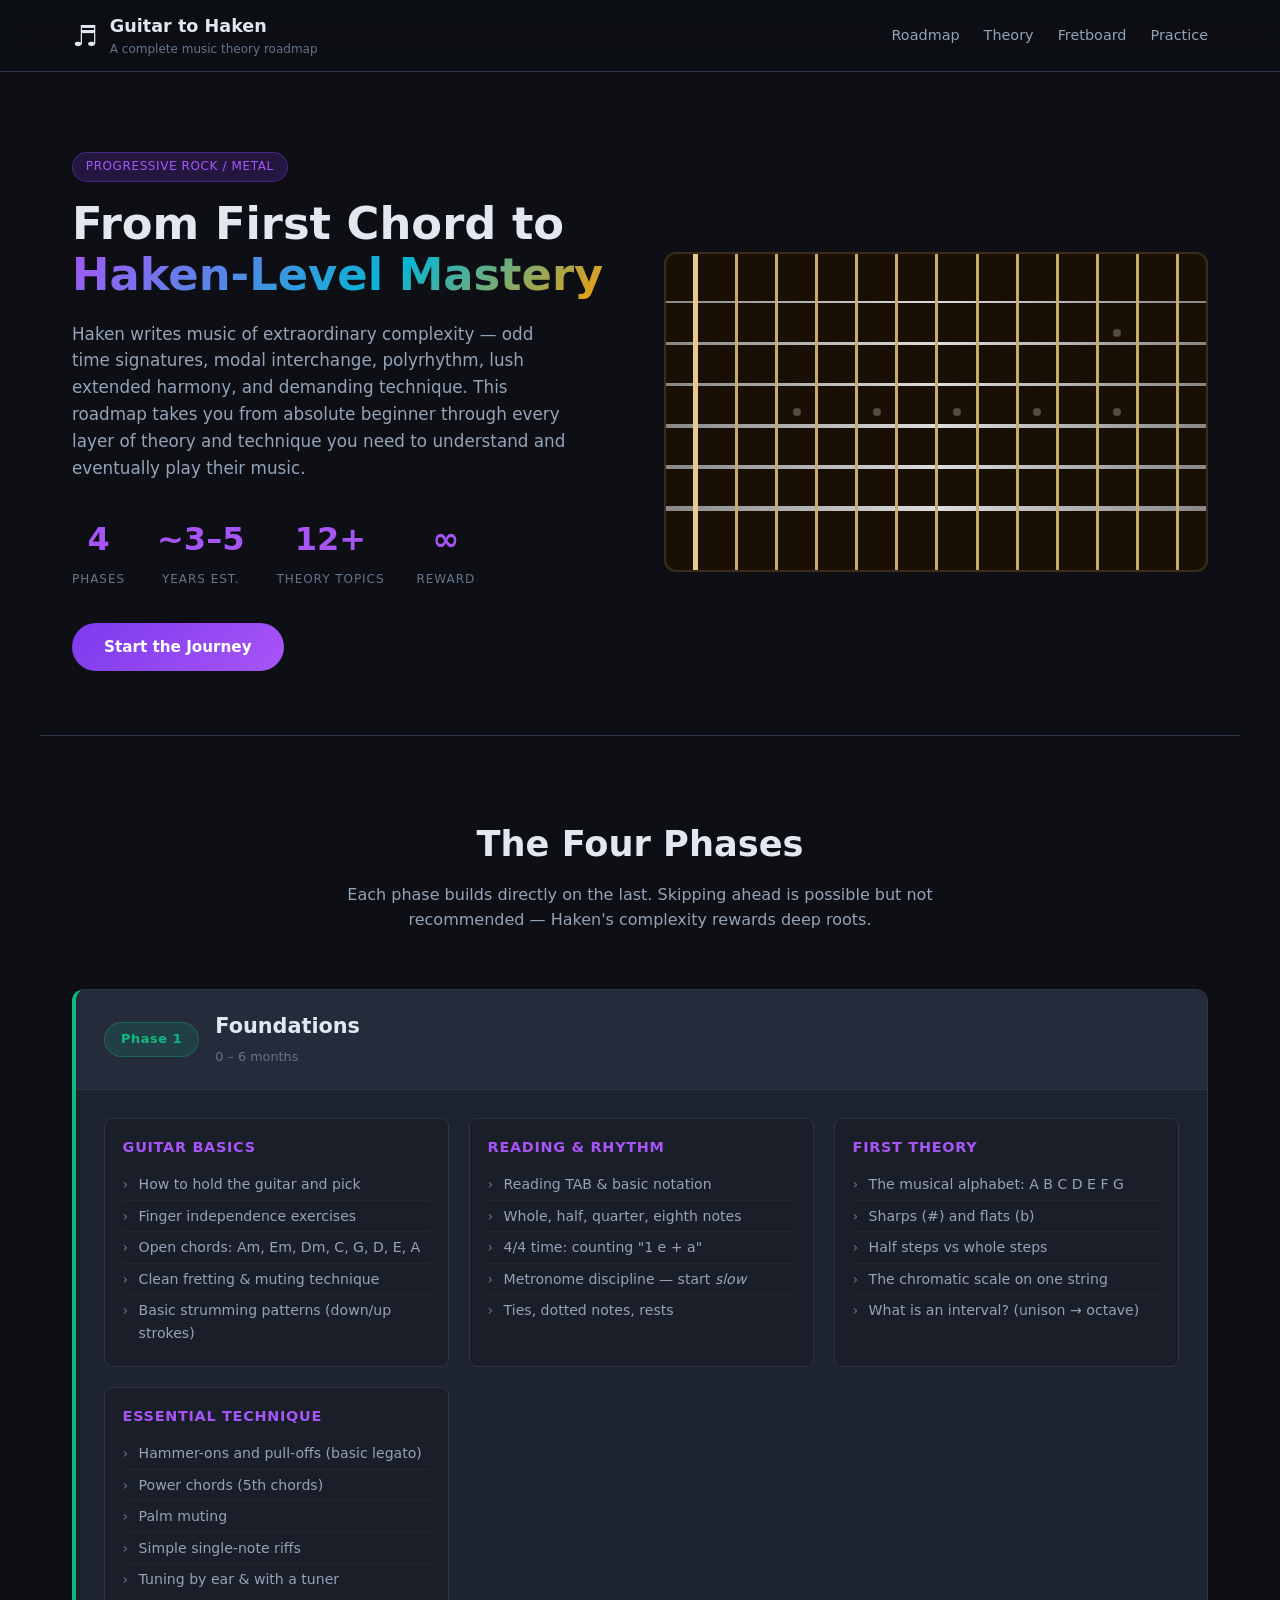
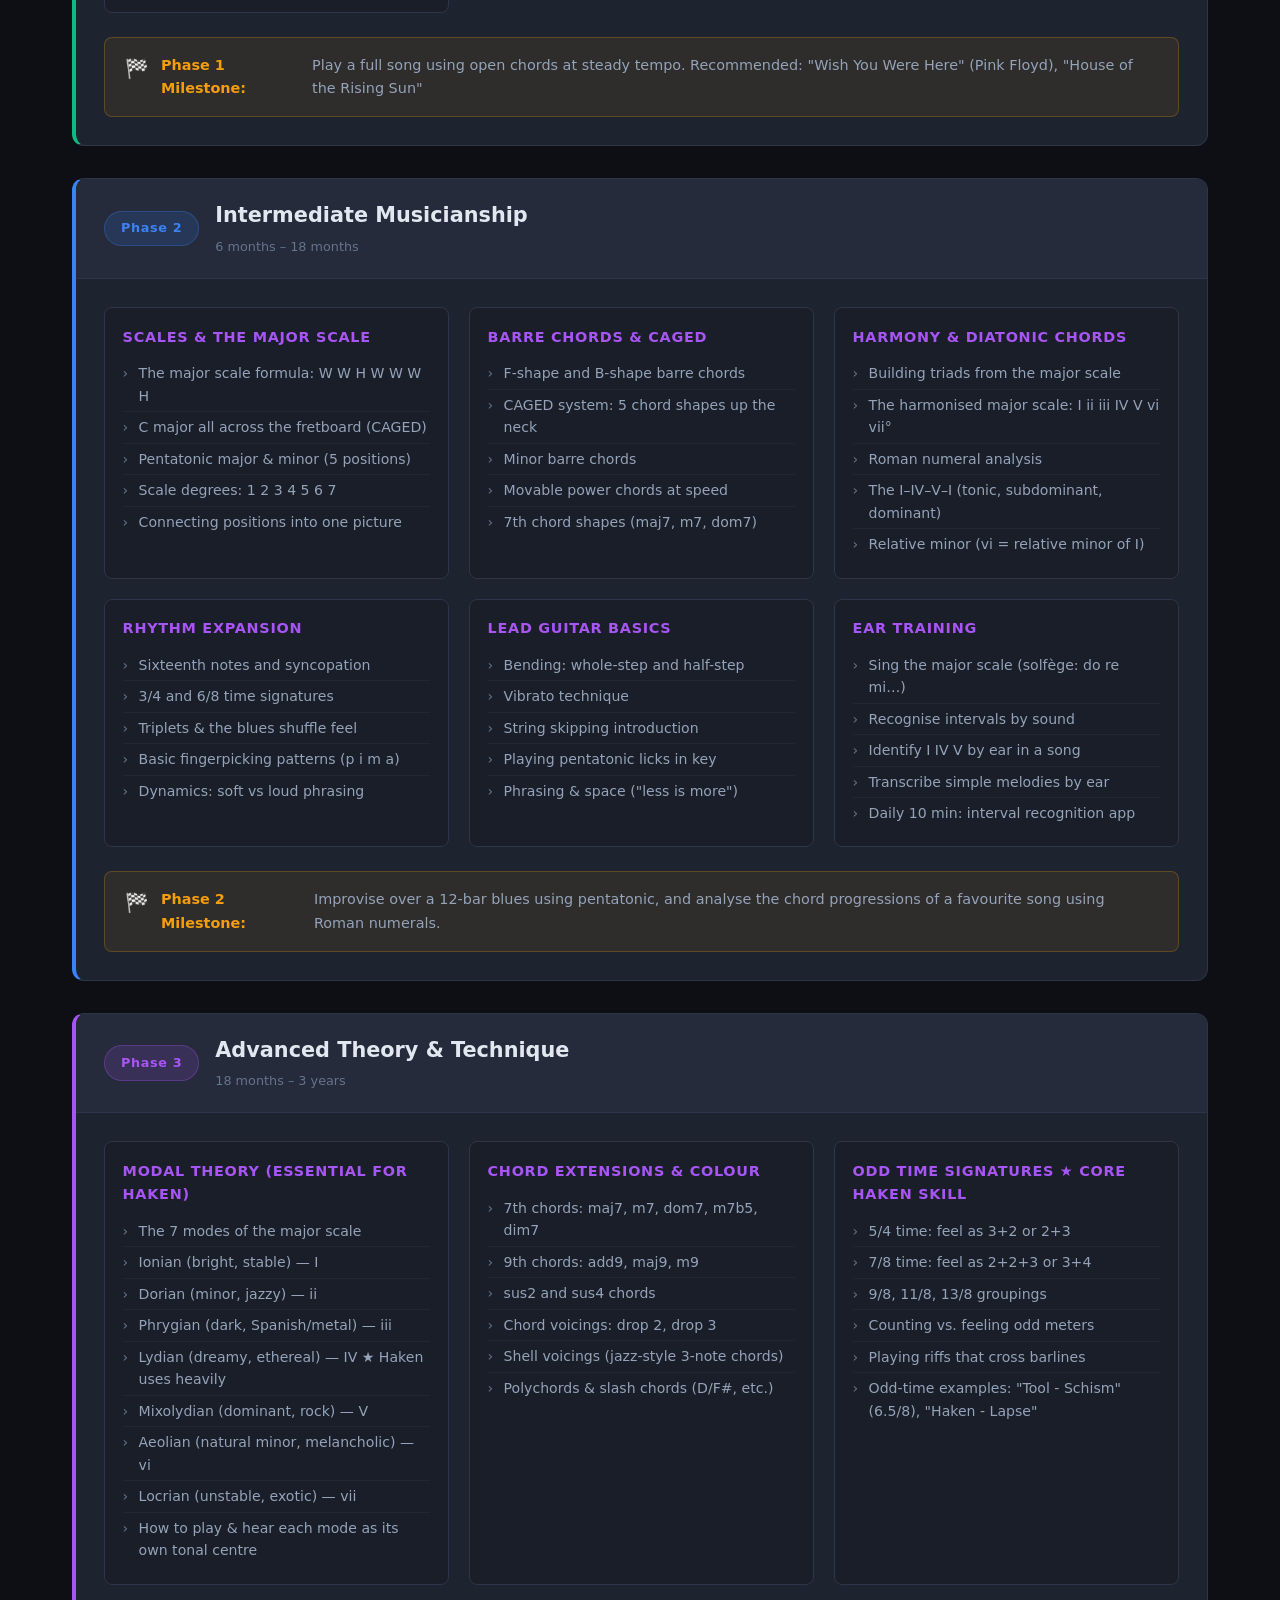
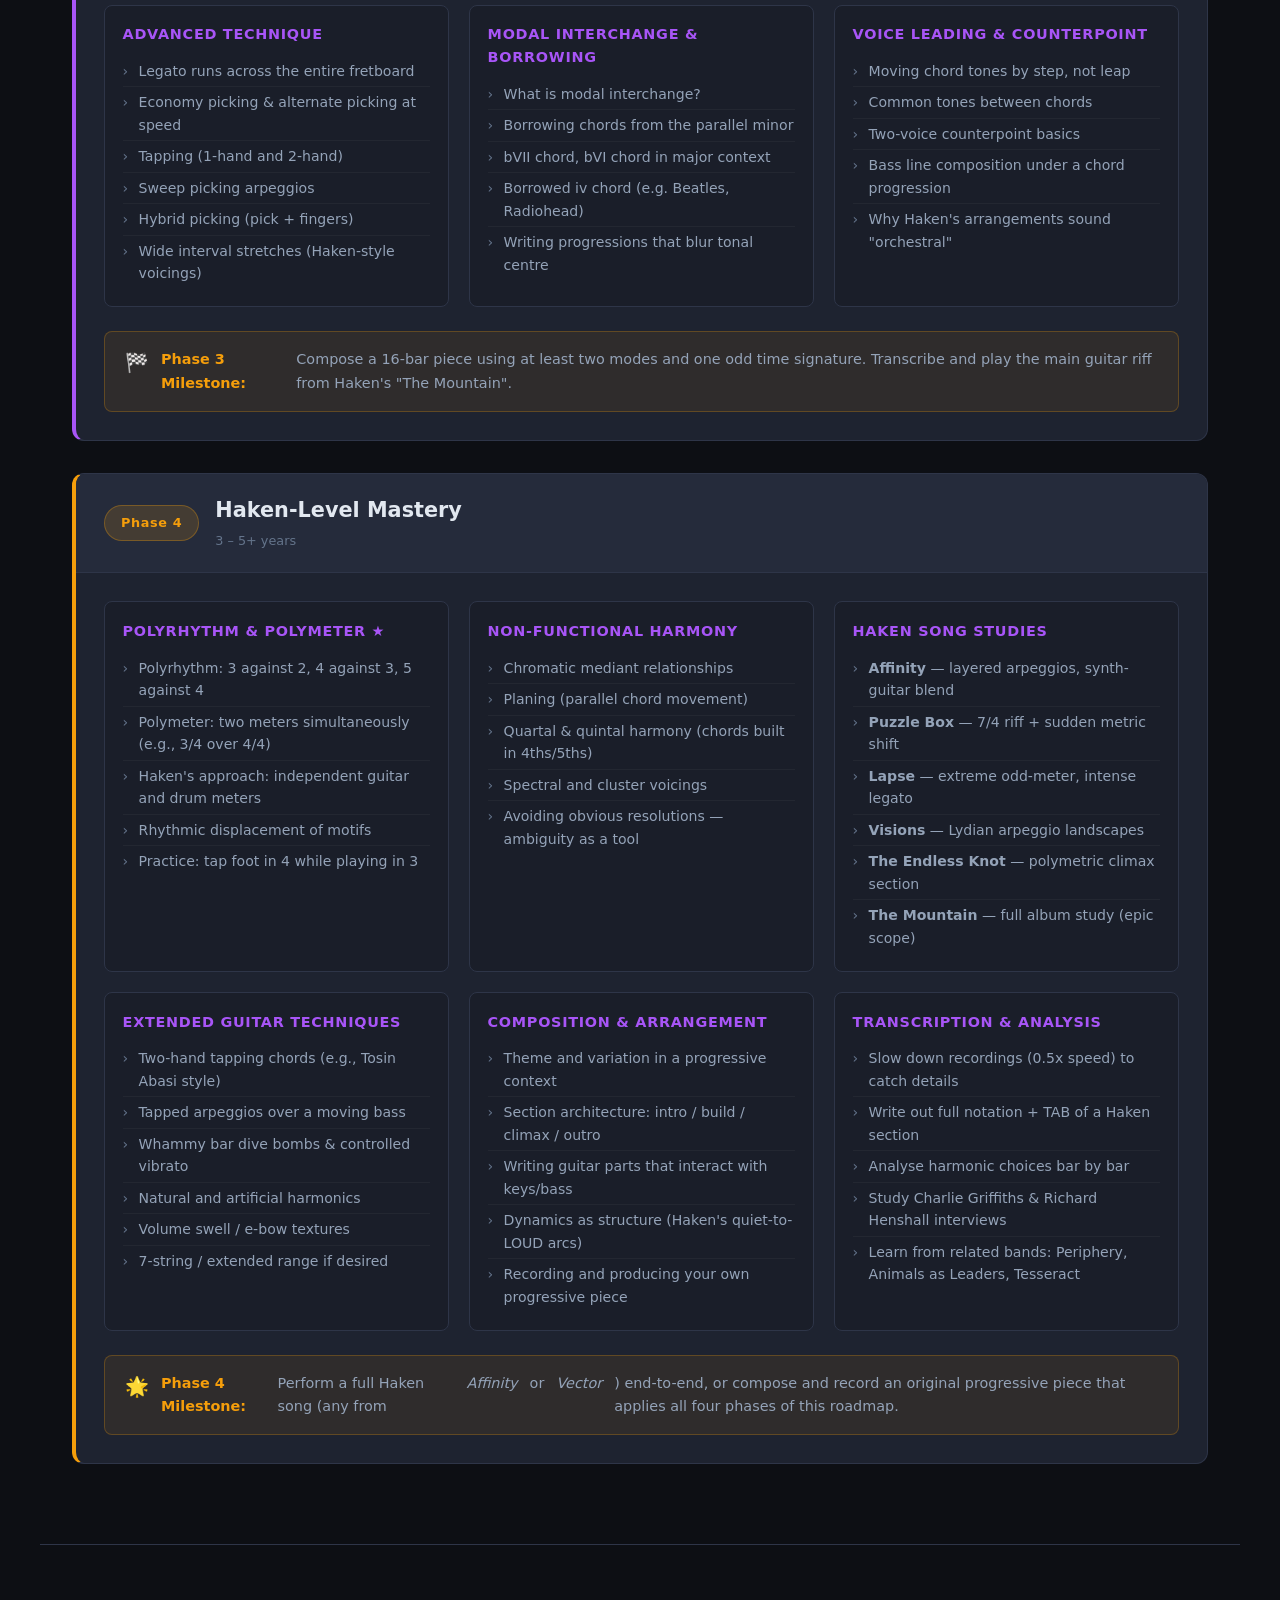
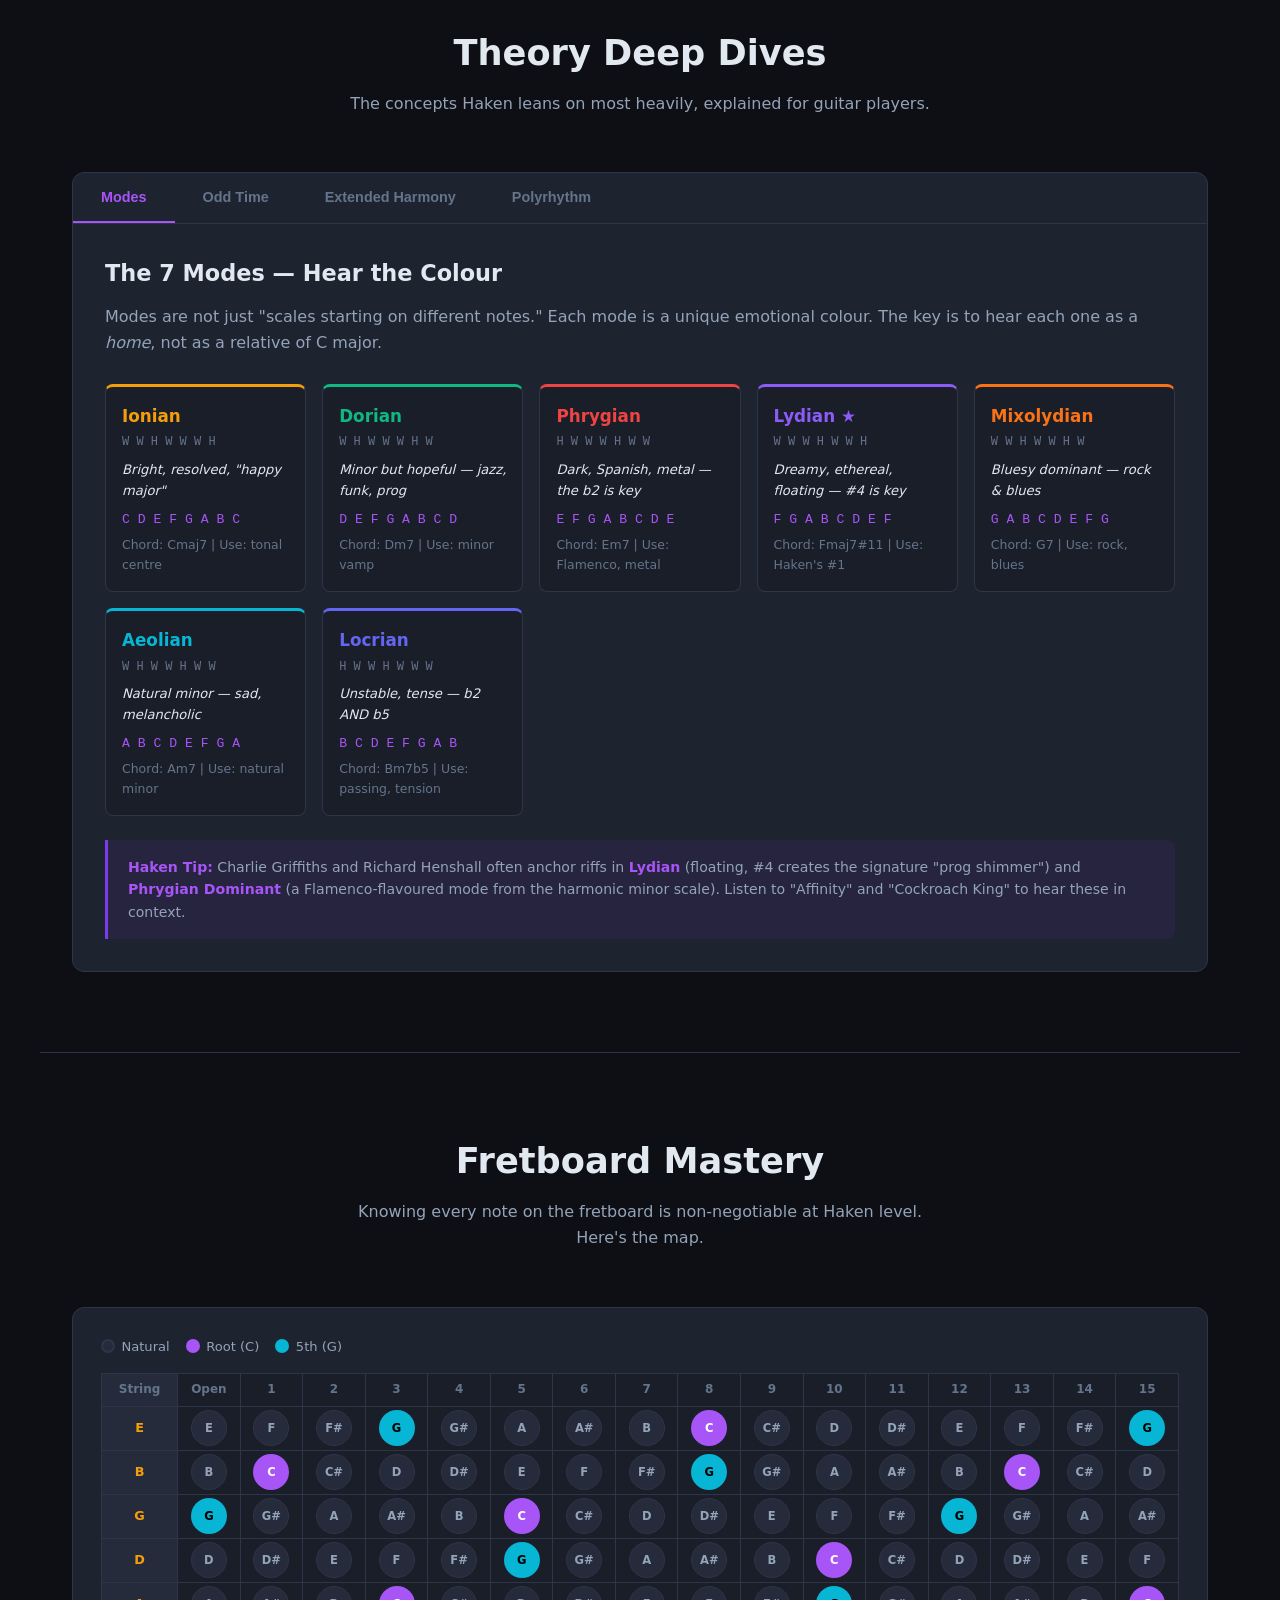
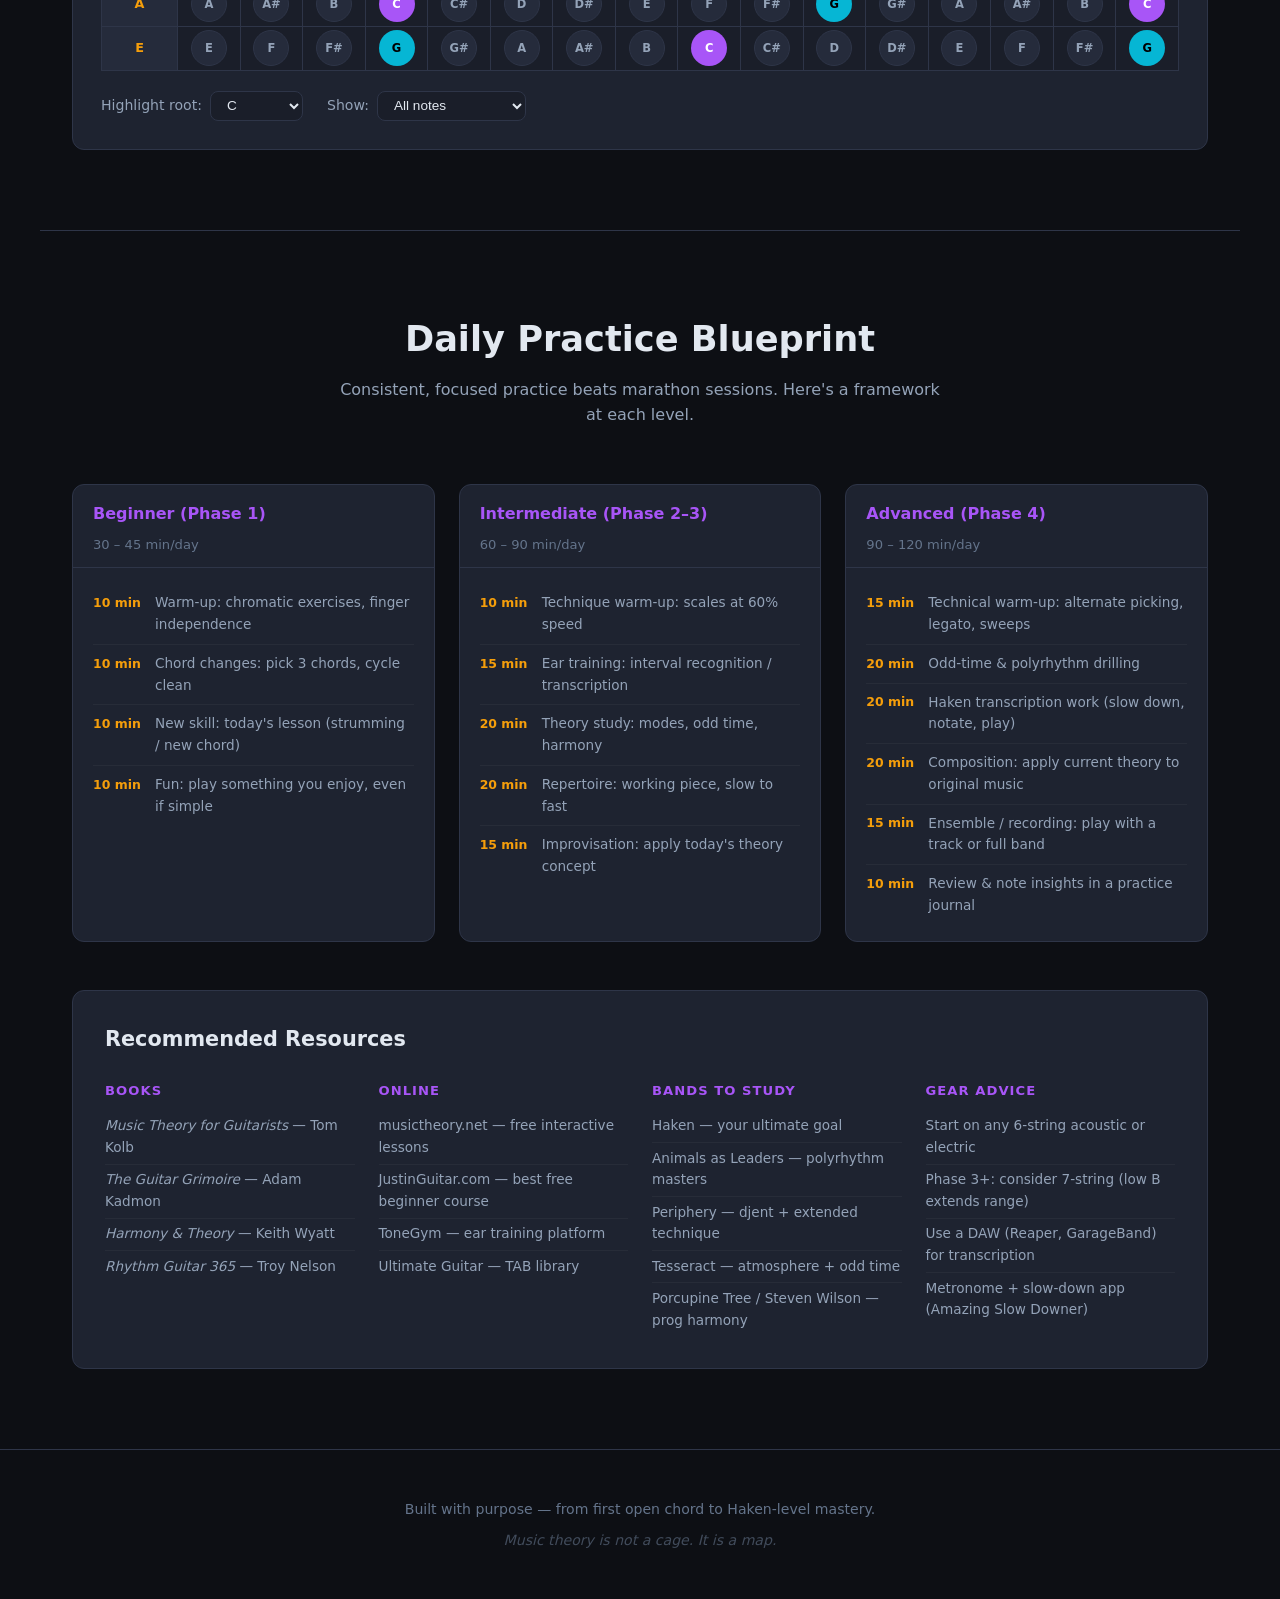
==== Guitar-Music-Theory-Roadmap/index.html @ 93764aae "Add Guitar to Haken music theory roadmap web app Interactive single-page roadmap covering all four p" ====
<!DOCTYPE html>
<html lang="en">
<head>
  <meta charset="UTF-8" />
  <meta name="viewport" content="width=device-width, initial-scale=1.0" />
  <title>Guitar to Haken — Music Theory Roadmap</title>
  <link rel="stylesheet" href="style.css" />
</head>
<body>
  <header>
    <div class="header-inner">
      <div class="logo">
        <span class="logo-icon">&#9836;</span>
        <div>
          <h1>Guitar to Haken</h1>
          <p>A complete music theory roadmap</p>
        </div>
      </div>
      <nav>
        <a href="#roadmap">Roadmap</a>
        <a href="#theory">Theory</a>
        <a href="#fretboard">Fretboard</a>
        <a href="#practice">Practice</a>
      </nav>
    </div>
  </header>

  <section class="hero">
    <div class="hero-content">
      <div class="badge">Progressive Rock / Metal</div>
      <h2>From First Chord to<br /><span class="gradient-text">Haken-Level Mastery</span></h2>
      <p>
        Haken writes music of extraordinary complexity — odd time signatures, modal
        interchange, polyrhythm, lush extended harmony, and demanding technique.
        This roadmap takes you from absolute beginner through every layer of theory
        and technique you need to understand and eventually play their music.
      </p>
      <div class="hero-stats">
        <div class="stat"><span>4</span><label>Phases</label></div>
        <div class="stat"><span>~3–5</span><label>Years est.</label></div>
        <div class="stat"><span>12+</span><label>Theory topics</label></div>
        <div class="stat"><span>∞</span><label>Reward</label></div>
      </div>
      <a href="#roadmap" class="cta-btn">Start the Journey</a>
    </div>
    <div class="hero-visual">
      <div class="fretboard-art">
        <div class="string" style="--d:0s"></div>
        <div class="string" style="--d:.1s"></div>
        <div class="string" style="--d:.2s"></div>
        <div class="string" style="--d:.3s"></div>
        <div class="string" style="--d:.4s"></div>
        <div class="string" style="--d:.5s"></div>
        <div class="frets">
          <div class="fret"></div><div class="fret"></div>
          <div class="fret dot"></div><div class="fret"></div>
          <div class="fret dot"></div><div class="fret"></div>
          <div class="fret dot"></div><div class="fret"></div>
          <div class="fret dot"></div><div class="fret"></div>
          <div class="fret double-dot"></div><div class="fret"></div>
        </div>
      </div>
    </div>
  </section>

  <!-- ─── ROADMAP ──────────────────────────────────────────────────── -->
  <section id="roadmap">
    <div class="section-header">
      <h2>The Four Phases</h2>
      <p>Each phase builds directly on the last. Skipping ahead is possible but not recommended — Haken's complexity rewards deep roots.</p>
    </div>

    <div class="phases">

      <!-- PHASE 1 -->
      <div class="phase" data-phase="1">
        <div class="phase-header">
          <div class="phase-badge">Phase 1</div>
          <div>
            <h3>Foundations</h3>
            <span class="phase-duration">0 – 6 months</span>
          </div>
        </div>
        <div class="phase-body">
          <div class="module-grid">
            <div class="module">
              <h4>Guitar Basics</h4>
              <ul>
                <li>How to hold the guitar and pick</li>
                <li>Finger independence exercises</li>
                <li>Open chords: Am, Em, Dm, C, G, D, E, A</li>
                <li>Clean fretting &amp; muting technique</li>
                <li>Basic strumming patterns (down/up strokes)</li>
              </ul>
            </div>
            <div class="module">
              <h4>Reading &amp; Rhythm</h4>
              <ul>
                <li>Reading TAB &amp; basic notation</li>
                <li>Whole, half, quarter, eighth notes</li>
                <li>4/4 time: counting "1 e + a"</li>
                <li>Metronome discipline — start <em>slow</em></li>
                <li>Ties, dotted notes, rests</li>
              </ul>
            </div>
            <div class="module">
              <h4>First Theory</h4>
              <ul>
                <li>The musical alphabet: A B C D E F G</li>
                <li>Sharps (#) and flats (b)</li>
                <li>Half steps vs whole steps</li>
                <li>The chromatic scale on one string</li>
                <li>What is an interval? (unison → octave)</li>
              </ul>
            </div>
            <div class="module">
              <h4>Essential Technique</h4>
              <ul>
                <li>Hammer-ons and pull-offs (basic legato)</li>
                <li>Power chords (5th chords)</li>
                <li>Palm muting</li>
                <li>Simple single-note riffs</li>
                <li>Tuning by ear &amp; with a tuner</li>
              </ul>
            </div>
          </div>
          <div class="milestone">
            <span class="milestone-icon">&#127937;</span>
            <strong>Phase 1 Milestone:</strong> Play a full song using open chords at steady tempo. Recommended: "Wish You Were Here" (Pink Floyd), "House of the Rising Sun"
          </div>
        </div>
      </div>

      <!-- PHASE 2 -->
      <div class="phase" data-phase="2">
        <div class="phase-header">
          <div class="phase-badge">Phase 2</div>
          <div>
            <h3>Intermediate Musicianship</h3>
            <span class="phase-duration">6 months – 18 months</span>
          </div>
        </div>
        <div class="phase-body">
          <div class="module-grid">
            <div class="module">
              <h4>Scales &amp; the Major Scale</h4>
              <ul>
                <li>The major scale formula: W W H W W W H</li>
                <li>C major all across the fretboard (CAGED)</li>
                <li>Pentatonic major &amp; minor (5 positions)</li>
                <li>Scale degrees: 1 2 3 4 5 6 7</li>
                <li>Connecting positions into one picture</li>
              </ul>
            </div>
            <div class="module">
              <h4>Barre Chords &amp; CAGED</h4>
              <ul>
                <li>F-shape and B-shape barre chords</li>
                <li>CAGED system: 5 chord shapes up the neck</li>
                <li>Minor barre chords</li>
                <li>Movable power chords at speed</li>
                <li>7th chord shapes (maj7, m7, dom7)</li>
              </ul>
            </div>
            <div class="module">
              <h4>Harmony &amp; Diatonic Chords</h4>
              <ul>
                <li>Building triads from the major scale</li>
                <li>The harmonised major scale: I ii iii IV V vi vii°</li>
                <li>Roman numeral analysis</li>
                <li>The I–IV–V–I (tonic, subdominant, dominant)</li>
                <li>Relative minor (vi = relative minor of I)</li>
              </ul>
            </div>
            <div class="module">
              <h4>Rhythm Expansion</h4>
              <ul>
                <li>Sixteenth notes and syncopation</li>
                <li>3/4 and 6/8 time signatures</li>
                <li>Triplets &amp; the blues shuffle feel</li>
                <li>Basic fingerpicking patterns (p i m a)</li>
                <li>Dynamics: soft vs loud phrasing</li>
              </ul>
            </div>
            <div class="module">
              <h4>Lead Guitar Basics</h4>
              <ul>
                <li>Bending: whole-step and half-step</li>
                <li>Vibrato technique</li>
                <li>String skipping introduction</li>
                <li>Playing pentatonic licks in key</li>
                <li>Phrasing &amp; space ("less is more")</li>
              </ul>
            </div>
            <div class="module">
              <h4>Ear Training</h4>
              <ul>
                <li>Sing the major scale (solfège: do re mi…)</li>
                <li>Recognise intervals by sound</li>
                <li>Identify I IV V by ear in a song</li>
                <li>Transcribe simple melodies by ear</li>
                <li>Daily 10 min: interval recognition app</li>
              </ul>
            </div>
          </div>
          <div class="milestone">
            <span class="milestone-icon">&#127937;</span>
            <strong>Phase 2 Milestone:</strong> Improvise over a 12-bar blues using pentatonic, and analyse the chord progressions of a favourite song using Roman numerals.
          </div>
        </div>
      </div>

      <!-- PHASE 3 -->
      <div class="phase" data-phase="3">
        <div class="phase-header">
          <div class="phase-badge">Phase 3</div>
          <div>
            <h3>Advanced Theory &amp; Technique</h3>
            <span class="phase-duration">18 months – 3 years</span>
          </div>
        </div>
        <div class="phase-body">
          <div class="module-grid">
            <div class="module">
              <h4>Modal Theory (Essential for Haken)</h4>
              <ul>
                <li>The 7 modes of the major scale</li>
                <li>Ionian (bright, stable) — I</li>
                <li>Dorian (minor, jazzy) — ii</li>
                <li>Phrygian (dark, Spanish/metal) — iii</li>
                <li>Lydian (dreamy, ethereal) — IV ★ Haken uses heavily</li>
                <li>Mixolydian (dominant, rock) — V</li>
                <li>Aeolian (natural minor, melancholic) — vi</li>
                <li>Locrian (unstable, exotic) — vii</li>
                <li>How to play &amp; hear each mode as its own tonal centre</li>
              </ul>
            </div>
            <div class="module">
              <h4>Chord Extensions &amp; Colour</h4>
              <ul>
                <li>7th chords: maj7, m7, dom7, m7b5, dim7</li>
                <li>9th chords: add9, maj9, m9</li>
                <li>sus2 and sus4 chords</li>
                <li>Chord voicings: drop 2, drop 3</li>
                <li>Shell voicings (jazz-style 3-note chords)</li>
                <li>Polychords &amp; slash chords (D/F#, etc.)</li>
              </ul>
            </div>
            <div class="module">
              <h4>Odd Time Signatures ★ Core Haken skill</h4>
              <ul>
                <li>5/4 time: feel as 3+2 or 2+3</li>
                <li>7/8 time: feel as 2+2+3 or 3+4</li>
                <li>9/8, 11/8, 13/8 groupings</li>
                <li>Counting vs. feeling odd meters</li>
                <li>Playing riffs that cross barlines</li>
                <li>Odd-time examples: "Tool - Schism" (6.5/8), "Haken - Lapse"</li>
              </ul>
            </div>
            <div class="module">
              <h4>Advanced Technique</h4>
              <ul>
                <li>Legato runs across the entire fretboard</li>
                <li>Economy picking &amp; alternate picking at speed</li>
                <li>Tapping (1-hand and 2-hand)</li>
                <li>Sweep picking arpeggios</li>
                <li>Hybrid picking (pick + fingers)</li>
                <li>Wide interval stretches (Haken-style voicings)</li>
              </ul>
            </div>
            <div class="module">
              <h4>Modal Interchange &amp; Borrowing</h4>
              <ul>
                <li>What is modal interchange?</li>
                <li>Borrowing chords from the parallel minor</li>
                <li>bVII chord, bVI chord in major context</li>
                <li>Borrowed iv chord (e.g. Beatles, Radiohead)</li>
                <li>Writing progressions that blur tonal centre</li>
              </ul>
            </div>
            <div class="module">
              <h4>Voice Leading &amp; Counterpoint</h4>
              <ul>
                <li>Moving chord tones by step, not leap</li>
                <li>Common tones between chords</li>
                <li>Two-voice counterpoint basics</li>
                <li>Bass line composition under a chord progression</li>
                <li>Why Haken's arrangements sound "orchestral"</li>
              </ul>
            </div>
          </div>
          <div class="milestone">
            <span class="milestone-icon">&#127937;</span>
            <strong>Phase 3 Milestone:</strong> Compose a 16-bar piece using at least two modes and one odd time signature. Transcribe and play the main guitar riff from Haken's "The Mountain".
          </div>
        </div>
      </div>

      <!-- PHASE 4 -->
      <div class="phase" data-phase="4">
        <div class="phase-header">
          <div class="phase-badge">Phase 4</div>
          <div>
            <h3>Haken-Level Mastery</h3>
            <span class="phase-duration">3 – 5+ years</span>
          </div>
        </div>
        <div class="phase-body">
          <div class="module-grid">
            <div class="module">
              <h4>Polyrhythm &amp; Polymeter ★</h4>
              <ul>
                <li>Polyrhythm: 3 against 2, 4 against 3, 5 against 4</li>
                <li>Polymeter: two meters simultaneously (e.g., 3/4 over 4/4)</li>
                <li>Haken's approach: independent guitar and drum meters</li>
                <li>Rhythmic displacement of motifs</li>
                <li>Practice: tap foot in 4 while playing in 3</li>
              </ul>
            </div>
            <div class="module">
              <h4>Non-Functional Harmony</h4>
              <ul>
                <li>Chromatic mediant relationships</li>
                <li>Planing (parallel chord movement)</li>
                <li>Quartal &amp; quintal harmony (chords built in 4ths/5ths)</li>
                <li>Spectral and cluster voicings</li>
                <li>Avoiding obvious resolutions — ambiguity as a tool</li>
              </ul>
            </div>
            <div class="module">
              <h4>Haken Song Studies</h4>
              <ul>
                <li><strong>Affinity</strong> — layered arpeggios, synth-guitar blend</li>
                <li><strong>Puzzle Box</strong> — 7/4 riff + sudden metric shift</li>
                <li><strong>Lapse</strong> — extreme odd-meter, intense legato</li>
                <li><strong>Visions</strong> — Lydian arpeggio landscapes</li>
                <li><strong>The Endless Knot</strong> — polymetric climax section</li>
                <li><strong>The Mountain</strong> — full album study (epic scope)</li>
              </ul>
            </div>
            <div class="module">
              <h4>Extended Guitar Techniques</h4>
              <ul>
                <li>Two-hand tapping chords (e.g., Tosin Abasi style)</li>
                <li>Tapped arpeggios over a moving bass</li>
                <li>Whammy bar dive bombs &amp; controlled vibrato</li>
                <li>Natural and artificial harmonics</li>
                <li>Volume swell / e-bow textures</li>
                <li>7-string / extended range if desired</li>
              </ul>
            </div>
            <div class="module">
              <h4>Composition &amp; Arrangement</h4>
              <ul>
                <li>Theme and variation in a progressive context</li>
                <li>Section architecture: intro / build / climax / outro</li>
                <li>Writing guitar parts that interact with keys/bass</li>
                <li>Dynamics as structure (Haken's quiet-to-LOUD arcs)</li>
                <li>Recording and producing your own progressive piece</li>
              </ul>
            </div>
            <div class="module">
              <h4>Transcription &amp; Analysis</h4>
              <ul>
                <li>Slow down recordings (0.5x speed) to catch details</li>
                <li>Write out full notation + TAB of a Haken section</li>
                <li>Analyse harmonic choices bar by bar</li>
                <li>Study Charlie Griffiths &amp; Richard Henshall interviews</li>
                <li>Learn from related bands: Periphery, Animals as Leaders, Tesseract</li>
              </ul>
            </div>
          </div>
          <div class="milestone">
            <span class="milestone-icon">&#127775;</span>
            <strong>Phase 4 Milestone:</strong> Perform a full Haken song (any from <em>Affinity</em> or <em>Vector</em>) end-to-end, or compose and record an original progressive piece that applies all four phases of this roadmap.
          </div>
        </div>
      </div>

    </div>
  </section>

  <!-- ─── THEORY DEEP DIVES ─────────────────────────────────────────── -->
  <section id="theory">
    <div class="section-header">
      <h2>Theory Deep Dives</h2>
      <p>The concepts Haken leans on most heavily, explained for guitar players.</p>
    </div>

    <div class="theory-tabs">
      <div class="tab-nav">
        <button class="tab-btn active" data-tab="modes">Modes</button>
        <button class="tab-btn" data-tab="odd-time">Odd Time</button>
        <button class="tab-btn" data-tab="harmony">Extended Harmony</button>
        <button class="tab-btn" data-tab="polyrhythm">Polyrhythm</button>
      </div>

      <!-- MODES TAB -->
      <div class="tab-content active" id="tab-modes">
        <h3>The 7 Modes — Hear the Colour</h3>
        <p>Modes are not just "scales starting on different notes." Each mode is a unique emotional colour. The key is to hear each one as a <em>home</em>, not as a relative of C major.</p>
        <div class="mode-grid">
          <div class="mode-card" style="--accent:#f59e0b">
            <div class="mode-name">Ionian</div>
            <div class="mode-formula">W W H W W W H</div>
            <div class="mode-feel">Bright, resolved, "happy major"</div>
            <div class="mode-example">C D E F G A B C</div>
            <div class="mode-chords">Chord: Cmaj7 | Use: tonal centre</div>
          </div>
          <div class="mode-card" style="--accent:#10b981">
            <div class="mode-name">Dorian</div>
            <div class="mode-formula">W H W W W H W</div>
            <div class="mode-feel">Minor but hopeful — jazz, funk, prog</div>
            <div class="mode-example">D E F G A B C D</div>
            <div class="mode-chords">Chord: Dm7 | Use: minor vamp</div>
          </div>
          <div class="mode-card" style="--accent:#ef4444">
            <div class="mode-name">Phrygian</div>
            <div class="mode-formula">H W W W H W W</div>
            <div class="mode-feel">Dark, Spanish, metal — the b2 is key</div>
            <div class="mode-example">E F G A B C D E</div>
            <div class="mode-chords">Chord: Em7 | Use: Flamenco, metal</div>
          </div>
          <div class="mode-card" style="--accent:#8b5cf6">
            <div class="mode-name">Lydian ★</div>
            <div class="mode-formula">W W W H W W H</div>
            <div class="mode-feel">Dreamy, ethereal, floating — #4 is key</div>
            <div class="mode-example">F G A B C D E F</div>
            <div class="mode-chords">Chord: Fmaj7#11 | Use: Haken's #1</div>
          </div>
          <div class="mode-card" style="--accent:#f97316">
            <div class="mode-name">Mixolydian</div>
            <div class="mode-formula">W W H W W H W</div>
            <div class="mode-feel">Bluesy dominant — rock &amp; blues</div>
            <div class="mode-example">G A B C D E F G</div>
            <div class="mode-chords">Chord: G7 | Use: rock, blues</div>
          </div>
          <div class="mode-card" style="--accent:#06b6d4">
            <div class="mode-name">Aeolian</div>
            <div class="mode-formula">W H W W H W W</div>
            <div class="mode-feel">Natural minor — sad, melancholic</div>
            <div class="mode-example">A B C D E F G A</div>
            <div class="mode-chords">Chord: Am7 | Use: natural minor</div>
          </div>
          <div class="mode-card" style="--accent:#6366f1">
            <div class="mode-name">Locrian</div>
            <div class="mode-formula">H W W H W W W</div>
            <div class="mode-feel">Unstable, tense — b2 AND b5</div>
            <div class="mode-example">B C D E F G A B</div>
            <div class="mode-chords">Chord: Bm7b5 | Use: passing, tension</div>
          </div>
        </div>
        <div class="theory-tip">
          <strong>Haken Tip:</strong> Charlie Griffiths and Richard Henshall often anchor riffs in <strong>Lydian</strong> (floating, #4 creates the signature "prog shimmer") and <strong>Phrygian Dominant</strong> (a Flamenco-flavoured mode from the harmonic minor scale). Listen to "Affinity" and "Cockroach King" to hear these in context.
        </div>
      </div>

      <!-- ODD TIME TAB -->
      <div class="tab-content" id="tab-odd-time">
        <h3>Odd Time Signatures — Counting &amp; Feeling</h3>
        <p>Haken almost never stays in 4/4 for long. Their music layers, shifts, and morphs through time signatures. The goal is to <em>feel</em> the groove, not just count it.</p>

        <div class="odd-time-grid">
          <div class="time-card">
            <div class="time-sig">5/4</div>
            <div class="time-feel">Uneven 4/4 — one beat "missing"</div>
            <div class="time-group">Groups: <strong>3+2</strong> or <strong>2+3</strong></div>
            <div class="time-examples">Listen: Dave Brubeck "Take Five", Tool "Lateralus" chorus</div>
            <div class="time-practice">Practice: tap foot in 5 while counting "1-2-3, 1-2"</div>
          </div>
          <div class="time-card">
            <div class="time-sig">7/8</div>
            <div class="time-feel">Fast and lopsided</div>
            <div class="time-group">Groups: <strong>2+2+3</strong> or <strong>3+2+2</strong></div>
            <div class="time-examples">Listen: Tool "Schism", Haken "Lapse"</div>
            <div class="time-practice">Practice: eighth-note pulse, accent the downbeats of each group</div>
          </div>
          <div class="time-card">
            <div class="time-sig">9/8</div>
            <div class="time-feel">Triple-meter variant — lilting</div>
            <div class="time-group">Groups: <strong>3+3+3</strong> or <strong>2+3+4</strong></div>
            <div class="time-examples">Listen: Haken "Visions", Porcupine Tree "Sound of Muzak"</div>
            <div class="time-practice">Practice: feel in 3 large beats, each subdivided</div>
          </div>
          <div class="time-card">
            <div class="time-sig">11/8</div>
            <div class="time-feel">Extended — cycles feel long</div>
            <div class="time-group">Groups: <strong>3+3+3+2</strong> or <strong>4+4+3</strong></div>
            <div class="time-examples">Listen: Haken "Puzzle Box" transitions</div>
            <div class="time-practice">Practice: write a riff in 11/8 using palm-muted power chords</div>
          </div>
        </div>

        <div class="theory-tip">
          <strong>Key Insight:</strong> Haken often writes a riff in one meter and then <em>shifts</em> the metric accent mid-song without changing the note count — called <strong>metric modulation</strong>. The quarter note becomes a dotted quarter, the tempo feels like it changed but the underlying pulse didn't. Study "The Endless Knot" for a masterclass in this.
        </div>

        <h4>Odd-Time Riff Exercise</h4>
        <div class="tab-notation">
<pre>7/8 riff (groups of 2+2+3):
e|--------------------------------------|
B|--------------------------------------|
G|--------------------------------------|
D|--------------------------------------|
A|--5-5--7-7--5-5-7-|  (repeat)
E|--3-3--5-5--3-3-5-|

Count: 1-2 | 3-4 | 5-6-7
       [2]   [2]   [ 3 ]</pre>
        </div>
      </div>

      <!-- EXTENDED HARMONY TAB -->
      <div class="tab-content" id="tab-harmony">
        <h3>Extended Harmony — Beyond Basic Chords</h3>
        <p>Basic triads are only the start. Haken's richness comes from <strong>chord extensions</strong>, <strong>modal interchange</strong>, and <strong>non-functional progressions</strong>.</p>

        <div class="harmony-layers">
          <div class="harmony-layer">
            <h4>Layer 1: Building Blocks</h4>
            <div class="chord-stack">
              <div class="chord-box">
                <div class="chord-name">Triad</div>
                <div class="chord-notes">1 — 3 — 5</div>
                <div class="chord-eg">C–E–G</div>
              </div>
              <div class="chord-arrow">+7</div>
              <div class="chord-box">
                <div class="chord-name">7th chord</div>
                <div class="chord-notes">1 — 3 — 5 — 7</div>
                <div class="chord-eg">C–E–G–B (Cmaj7)</div>
              </div>
              <div class="chord-arrow">+9</div>
              <div class="chord-box">
                <div class="chord-name">9th chord</div>
                <div class="chord-notes">1 — 3 — 5 — 7 — 9</div>
                <div class="chord-eg">C–E–G–B–D (Cmaj9)</div>
              </div>
              <div class="chord-arrow">+11</div>
              <div class="chord-box highlight">
                <div class="chord-name">Maj7#11</div>
                <div class="chord-notes">1 — 3 — #4 — 7</div>
                <div class="chord-eg">C–E–F#–B ★ Lydian</div>
              </div>
            </div>
          </div>

          <div class="harmony-layer">
            <h4>Layer 2: Modal Interchange (Borrowing)</h4>
            <p>In the key of C major, you can "borrow" chords from C minor (the parallel minor):</p>
            <div class="interchange-grid">
              <div class="interchange-card native">
                <div class="ic-label">C major (native)</div>
                <div class="ic-chords">I — ii — iii — IV — V — vi — vii°</div>
                <div class="ic-chords">C — Dm — Em — F — G — Am — Bdim</div>
              </div>
              <div class="interchange-card borrowed">
                <div class="ic-label">Borrowed from C minor</div>
                <div class="ic-chords">bVII — bVI — iv</div>
                <div class="ic-chords">Bb — Ab — Fm ← dramatic colours</div>
              </div>
            </div>
            <p>The <strong>bVII</strong> (e.g., Bb in C) is Haken's bread-and-butter — it creates a sweeping, film-score quality without fully leaving the key.</p>
          </div>

          <div class="harmony-layer">
            <h4>Layer 3: Chromatic Mediants</h4>
            <p>Moving by major or minor thirds using chords that <em>share no common tones</em>. E → G (chromatic mediant) creates instant "epic" quality used throughout progressive music.</p>
            <div class="mediant-examples">
              <div class="mediant">E → G</div>
              <div class="mediant">C → Eb</div>
              <div class="mediant">A → F</div>
              <div class="mediant">D → F#</div>
            </div>
          </div>
        </div>

        <div class="theory-tip">
          <strong>Listen for this:</strong> In Haken's "In Memoriam", the harmony shifts through multiple tonal centres using chromatic mediants and borrowed chords — it sounds "cinematic" precisely because it avoids predictable V–I resolutions.
        </div>
      </div>

      <!-- POLYRHYTHM TAB -->
      <div class="tab-content" id="tab-polyrhythm">
        <h3>Polyrhythm &amp; Polymeter</h3>
        <p>These are often confused. Both appear in Haken's music.</p>

        <div class="poly-comparison">
          <div class="poly-card">
            <h4>Polyrhythm</h4>
            <p>Two rhythms that <strong>start and end together</strong> but subdivide differently.</p>
            <div class="poly-visual" id="poly-3v2">
              <div class="poly-row">
                <span class="poly-label">3-beat:</span>
                <div class="poly-beats" id="beats-3"></div>
              </div>
              <div class="poly-row">
                <span class="poly-label">2-beat:</span>
                <div class="poly-beats" id="beats-2"></div>
              </div>
            </div>
            <p class="poly-note">Both fit in the same bar. Guitar plays 3 evenly spaced hits; drums play 2. They land together on beat 1.</p>
            <p><strong>Example:</strong> 3 against 2 — "play 3 in the time of 2." Say: <em>"not difficult, not difficult"</em> (3 syllables vs 2).</p>
          </div>
          <div class="poly-card">
            <h4>Polymeter</h4>
            <p>Two instruments each in their own time signature, <strong>cycling at different lengths</strong>.</p>
            <div class="poly-example-text">
              <div class="poly-row-text">Guitar: | 1 2 3 | 1 2 3 | 1 2 3 | 1 2 3 |  (4 bars of 3/4)</div>
              <div class="poly-row-text">Drums:  | 1 2 3 4 | 1 2 3 4 | 1 2 3 4 |  (3 bars of 4/4)</div>
              <div class="poly-row-text poly-align">Both = 12 eighth notes; align every 12 beats</div>
            </div>
            <p><strong>Example in Haken:</strong> "The Endless Knot" — the guitar riff cycles in a different meter than the percussion, creating a constantly shifting "phase" effect that resolves dramatically.</p>
          </div>
        </div>

        <h4>Building Polyrhythm on Guitar — Step by Step</h4>
        <ol class="poly-steps">
          <li><strong>3 against 2:</strong> Set metronome to 60. Play triplets (3 notes per beat) with pick hand. Tap 2 beats with foot. Then reverse.</li>
          <li><strong>4 against 3:</strong> Set metronome to dotted-quarter. Play 4 notes per cycle with pick. That's one of Haken's most used grooves.</li>
          <li><strong>5 against 4:</strong> Hard but achievable. Use a DAW to visualise before attempting on guitar.</li>
          <li><strong>Internalise, don't count:</strong> After a while, you feel the offset — don't rely on counting. Loop it until it's automatic.</li>
        </ol>

        <div class="theory-tip">
          <strong>Practice Tool:</strong> Use <em>Odd Meter Drummer</em> or <em>Polyrhythm Sequencer</em> apps to hear what your target polyrhythm sounds like before trying to play it. Haken's drummer Raymond Hearne often explains his approach in interviews — worth watching.
        </div>
      </div>
    </div>
  </section>

  <!-- ─── FRETBOARD MAP ─────────────────────────────────────────────── -->
  <section id="fretboard">
    <div class="section-header">
      <h2>Fretboard Mastery</h2>
      <p>Knowing every note on the fretboard is non-negotiable at Haken level. Here's the map.</p>
    </div>

    <div class="fretboard-container">
      <div class="fb-legend">
        <span class="fb-legend-item natural">Natural</span>
        <span class="fb-legend-item root">Root (C)</span>
        <span class="fb-legend-item fifth">5th (G)</span>
      </div>
      <div class="fretboard-scroll">
        <table class="fretboard-table" id="fretboard-table">
          <!-- JS will render this -->
        </table>
      </div>
      <div class="fb-controls">
        <label>Highlight root:
          <select id="root-select">
            <option value="C">C</option>
            <option value="C#">C# / Db</option>
            <option value="D">D</option>
            <option value="D#">D# / Eb</option>
            <option value="E">E</option>
            <option value="F">F</option>
            <option value="F#">F# / Gb</option>
            <option value="G">G</option>
            <option value="G#">G# / Ab</option>
            <option value="A">A</option>
            <option value="A#">A# / Bb</option>
            <option value="B">B</option>
          </select>
        </label>
        <label>Show:
          <select id="scale-select">
            <option value="all">All notes</option>
            <option value="pentatonic">Pentatonic minor</option>
            <option value="major">Major scale</option>
            <option value="dorian">Dorian</option>
            <option value="lydian">Lydian ★</option>
            <option value="phrygian">Phrygian</option>
          </select>
        </label>
      </div>
    </div>
  </section>

  <!-- ─── PRACTICE PLAN ─────────────────────────────────────────────── -->
  <section id="practice">
    <div class="section-header">
      <h2>Daily Practice Blueprint</h2>
      <p>Consistent, focused practice beats marathon sessions. Here's a framework at each level.</p>
    </div>

    <div class="practice-plans">
      <div class="plan-card">
        <div class="plan-level">Beginner (Phase 1)</div>
        <div class="plan-duration">30 – 45 min/day</div>
        <div class="plan-breakdown">
          <div class="plan-item"><span class="plan-time">10 min</span><span class="plan-task">Warm-up: chromatic exercises, finger independence</span></div>
          <div class="plan-item"><span class="plan-time">10 min</span><span class="plan-task">Chord changes: pick 3 chords, cycle clean</span></div>
          <div class="plan-item"><span class="plan-time">10 min</span><span class="plan-task">New skill: today's lesson (strumming / new chord)</span></div>
          <div class="plan-item"><span class="plan-time">10 min</span><span class="plan-task">Fun: play something you enjoy, even if simple</span></div>
        </div>
      </div>

      <div class="plan-card">
        <div class="plan-level">Intermediate (Phase 2–3)</div>
        <div class="plan-duration">60 – 90 min/day</div>
        <div class="plan-breakdown">
          <div class="plan-item"><span class="plan-time">10 min</span><span class="plan-task">Technique warm-up: scales at 60% speed</span></div>
          <div class="plan-item"><span class="plan-time">15 min</span><span class="plan-task">Ear training: interval recognition / transcription</span></div>
          <div class="plan-item"><span class="plan-time">20 min</span><span class="plan-task">Theory study: modes, odd time, harmony</span></div>
          <div class="plan-item"><span class="plan-time">20 min</span><span class="plan-task">Repertoire: working piece, slow to fast</span></div>
          <div class="plan-item"><span class="plan-time">15 min</span><span class="plan-task">Improvisation: apply today's theory concept</span></div>
        </div>
      </div>

      <div class="plan-card">
        <div class="plan-level">Advanced (Phase 4)</div>
        <div class="plan-duration">90 – 120 min/day</div>
        <div class="plan-breakdown">
          <div class="plan-item"><span class="plan-time">15 min</span><span class="plan-task">Technical warm-up: alternate picking, legato, sweeps</span></div>
          <div class="plan-item"><span class="plan-time">20 min</span><span class="plan-task">Odd-time &amp; polyrhythm drilling</span></div>
          <div class="plan-item"><span class="plan-time">20 min</span><span class="plan-task">Haken transcription work (slow down, notate, play)</span></div>
          <div class="plan-item"><span class="plan-time">20 min</span><span class="plan-task">Composition: apply current theory to original music</span></div>
          <div class="plan-item"><span class="plan-time">15 min</span><span class="plan-task">Ensemble / recording: play with a track or full band</span></div>
          <div class="plan-item"><span class="plan-time">10 min</span><span class="plan-task">Review &amp; note insights in a practice journal</span></div>
        </div>
      </div>
    </div>

    <div class="resources-box">
      <h3>Recommended Resources</h3>
      <div class="resources-grid">
        <div class="resource-cat">
          <h4>Books</h4>
          <ul>
            <li><em>Music Theory for Guitarists</em> — Tom Kolb</li>
            <li><em>The Guitar Grimoire</em> — Adam Kadmon</li>
            <li><em>Harmony &amp; Theory</em> — Keith Wyatt</li>
            <li><em>Rhythm Guitar 365</em> — Troy Nelson</li>
          </ul>
        </div>
        <div class="resource-cat">
          <h4>Online</h4>
          <ul>
            <li>musictheory.net — free interactive lessons</li>
            <li>JustinGuitar.com — best free beginner course</li>
            <li>ToneGym — ear training platform</li>
            <li>Ultimate Guitar — TAB library</li>
          </ul>
        </div>
        <div class="resource-cat">
          <h4>Bands to Study</h4>
          <ul>
            <li>Haken — your ultimate goal</li>
            <li>Animals as Leaders — polyrhythm masters</li>
            <li>Periphery — djent + extended technique</li>
            <li>Tesseract — atmosphere + odd time</li>
            <li>Porcupine Tree / Steven Wilson — prog harmony</li>
          </ul>
        </div>
        <div class="resource-cat">
          <h4>Gear Advice</h4>
          <ul>
            <li>Start on any 6-string acoustic or electric</li>
            <li>Phase 3+: consider 7-string (low B extends range)</li>
            <li>Use a DAW (Reaper, GarageBand) for transcription</li>
            <li>Metronome + slow-down app (Amazing Slow Downer)</li>
          </ul>
        </div>
      </div>
    </div>
  </section>

  <footer>
    <p>Built with purpose — from first open chord to Haken-level mastery.</p>
    <p class="footer-sub">Music theory is not a cage. It is a map.</p>
  </footer>

  <script src="app.js"></script>
</body>
</html>
---- Guitar-Music-Theory-Roadmap/style.css ----
/* ── Reset & Base ─────────────────────────────────────────── */
*, *::before, *::after { box-sizing: border-box; margin: 0; padding: 0; }

:root {
  --bg: #0d0f14;
  --bg2: #13161e;
  --bg3: #1a1e29;
  --surface: #1e2330;
  --surface2: #252b3b;
  --border: #2e3548;
  --text: #e2e8f0;
  --text2: #94a3b8;
  --text3: #64748b;
  --accent: #7c3aed;
  --accent2: #a855f7;
  --gold: #f59e0b;
  --green: #10b981;
  --red: #ef4444;
  --blue: #3b82f6;
  --cyan: #06b6d4;
  --radius: 12px;
  --radius-sm: 8px;
}

html { scroll-behavior: smooth; }

body {
  font-family: 'Segoe UI', system-ui, -apple-system, sans-serif;
  background: var(--bg);
  color: var(--text);
  line-height: 1.6;
}

a { color: var(--accent2); text-decoration: none; }
a:hover { text-decoration: underline; }

/* ── Header ────────────────────────────────────────────────── */
header {
  position: sticky;
  top: 0;
  z-index: 100;
  background: rgba(13,15,20,.92);
  backdrop-filter: blur(12px);
  border-bottom: 1px solid var(--border);
}

.header-inner {
  max-width: 1200px;
  margin: 0 auto;
  padding: .75rem 2rem;
  display: flex;
  align-items: center;
  justify-content: space-between;
}

.logo { display: flex; align-items: center; gap: .75rem; }
.logo-icon { font-size: 1.8rem; }
.logo h1 { font-size: 1.1rem; font-weight: 700; color: var(--text); }
.logo p { font-size: .75rem; color: var(--text3); }

nav { display: flex; gap: 1.5rem; }
nav a { color: var(--text2); font-size: .9rem; transition: color .2s; }
nav a:hover { color: var(--accent2); text-decoration: none; }

/* ── Hero ──────────────────────────────────────────────────── */
.hero {
  max-width: 1200px;
  margin: 0 auto;
  padding: 5rem 2rem 4rem;
  display: grid;
  grid-template-columns: 1fr 1fr;
  gap: 3rem;
  align-items: center;
}

.badge {
  display: inline-block;
  padding: .25rem .8rem;
  background: rgba(124,58,237,.2);
  border: 1px solid rgba(124,58,237,.4);
  border-radius: 999px;
  font-size: .75rem;
  color: var(--accent2);
  margin-bottom: 1rem;
  letter-spacing: .05em;
  text-transform: uppercase;
}

.hero-content h2 {
  font-size: 2.8rem;
  line-height: 1.15;
  font-weight: 800;
  margin-bottom: 1.25rem;
}

.gradient-text {
  background: linear-gradient(135deg, var(--accent2) 0%, var(--cyan) 60%, var(--gold) 100%);
  -webkit-background-clip: text;
  -webkit-text-fill-color: transparent;
  background-clip: text;
}

.hero-content p {
  color: var(--text2);
  font-size: 1.05rem;
  max-width: 500px;
  margin-bottom: 2rem;
}

.hero-stats {
  display: flex;
  gap: 2rem;
  margin-bottom: 2rem;
}

.stat { text-align: center; }
.stat span { display: block; font-size: 2rem; font-weight: 800; color: var(--accent2); }
.stat label { font-size: .75rem; color: var(--text3); text-transform: uppercase; letter-spacing: .08em; }

.cta-btn {
  display: inline-block;
  padding: .75rem 2rem;
  background: linear-gradient(135deg, var(--accent), var(--accent2));
  color: #fff;
  border-radius: 999px;
  font-weight: 600;
  font-size: .95rem;
  transition: opacity .2s, transform .2s;
  text-decoration: none;
}
.cta-btn:hover { opacity: .9; transform: translateY(-1px); text-decoration: none; }

/* Fretboard art */
.fretboard-art {
  position: relative;
  width: 100%;
  height: 320px;
  background: #1a0f05;
  border-radius: var(--radius);
  overflow: hidden;
  border: 2px solid #3d2b1a;
}

.string {
  position: absolute;
  left: 0; right: 0;
  height: 2px;
  background: linear-gradient(90deg, #888, #ddd, #888);
  animation: stringVibrate 2s ease-in-out infinite;
  animation-delay: var(--d);
}
.string:nth-child(1) { top: 15%; }
.string:nth-child(2) { top: 28%; height: 2.5px; }
.string:nth-child(3) { top: 41%; height: 3px; }
.string:nth-child(4) { top: 54%; height: 3.5px; }
.string:nth-child(5) { top: 67%; height: 4px; }
.string:nth-child(6) { top: 80%; height: 5px; }

@keyframes stringVibrate {
  0%, 100% { transform: scaleY(1); }
  50% { transform: scaleY(2); }
}

.frets {
  position: absolute;
  top: 0; bottom: 0;
  left: 5%;
  right: 5%;
  display: flex;
}

.fret {
  flex: 1;
  border-right: 3px solid #c8a96e;
  position: relative;
}
.fret:first-child { border-left: 5px solid #e8c98e; }

.fret.dot::after, .fret.double-dot::after {
  content: '';
  position: absolute;
  width: 8px; height: 8px;
  border-radius: 50%;
  background: rgba(255,255,255,.25);
  top: 50%;
  left: 50%;
  transform: translate(-50%,-50%);
}
.fret.double-dot::before {
  content: '';
  position: absolute;
  width: 8px; height: 8px;
  border-radius: 50%;
  background: rgba(255,255,255,.25);
  top: 25%;
  left: 50%;
  transform: translate(-50%,-50%);
}

/* ── Section wrapper ───────────────────────────────────────── */
section {
  max-width: 1200px;
  margin: 0 auto;
  padding: 5rem 2rem;
}

section + section { border-top: 1px solid var(--border); }

.section-header {
  text-align: center;
  margin-bottom: 3.5rem;
}
.section-header h2 {
  font-size: 2.2rem;
  font-weight: 800;
  margin-bottom: .6rem;
}
.section-header p {
  color: var(--text2);
  max-width: 600px;
  margin: 0 auto;
}

/* ── Phases ────────────────────────────────────────────────── */
.phases { display: flex; flex-direction: column; gap: 2rem; }

.phase {
  background: var(--surface);
  border: 1px solid var(--border);
  border-radius: var(--radius);
  overflow: hidden;
  transition: transform .2s;
}
.phase:hover { transform: translateY(-2px); }

.phase[data-phase="1"] { border-left: 4px solid var(--green); }
.phase[data-phase="2"] { border-left: 4px solid var(--blue); }
.phase[data-phase="3"] { border-left: 4px solid var(--accent2); }
.phase[data-phase="4"] { border-left: 4px solid var(--gold); }

.phase-header {
  display: flex;
  align-items: center;
  gap: 1rem;
  padding: 1.25rem 1.75rem;
  background: var(--surface2);
  border-bottom: 1px solid var(--border);
}

.phase-badge {
  padding: .4rem 1rem;
  border-radius: 999px;
  font-size: .8rem;
  font-weight: 700;
  letter-spacing: .05em;
  white-space: nowrap;
}

.phase[data-phase="1"] .phase-badge { background: rgba(16,185,129,.15); color: var(--green); border: 1px solid rgba(16,185,129,.3); }
.phase[data-phase="2"] .phase-badge { background: rgba(59,130,246,.15); color: var(--blue); border: 1px solid rgba(59,130,246,.3); }
.phase[data-phase="3"] .phase-badge { background: rgba(168,85,247,.15); color: var(--accent2); border: 1px solid rgba(168,85,247,.3); }
.phase[data-phase="4"] .phase-badge { background: rgba(245,158,11,.15); color: var(--gold); border: 1px solid rgba(245,158,11,.3); }

.phase-header h3 { font-size: 1.3rem; font-weight: 700; }
.phase-duration { font-size: .8rem; color: var(--text3); }

.phase-body { padding: 1.75rem; }

.module-grid {
  display: grid;
  grid-template-columns: repeat(auto-fill, minmax(260px, 1fr));
  gap: 1.25rem;
  margin-bottom: 1.5rem;
}

.module {
  background: var(--bg3);
  border: 1px solid var(--border);
  border-radius: var(--radius-sm);
  padding: 1.1rem;
}
.module h4 {
  font-size: .9rem;
  font-weight: 700;
  color: var(--accent2);
  margin-bottom: .6rem;
  text-transform: uppercase;
  letter-spacing: .05em;
}
.module ul { list-style: none; padding: 0; }
.module li {
  font-size: .88rem;
  color: var(--text2);
  padding: .25rem 0;
  border-bottom: 1px solid rgba(255,255,255,.04);
  padding-left: 1rem;
  position: relative;
}
.module li::before {
  content: '›';
  position: absolute;
  left: 0;
  color: var(--text3);
}
.module li:last-child { border-bottom: none; }

.milestone {
  background: rgba(245,158,11,.08);
  border: 1px solid rgba(245,158,11,.25);
  border-radius: var(--radius-sm);
  padding: 1rem 1.25rem;
  font-size: .9rem;
  color: var(--text2);
  display: flex;
  gap: .75rem;
  align-items: flex-start;
}
.milestone-icon { font-size: 1.2rem; flex-shrink: 0; }
.milestone strong { color: var(--gold); }

/* ── Theory Tabs ────────────────────────────────────────────── */
.theory-tabs {
  background: var(--surface);
  border: 1px solid var(--border);
  border-radius: var(--radius);
  overflow: hidden;
}

.tab-nav {
  display: flex;
  border-bottom: 1px solid var(--border);
  overflow-x: auto;
}

.tab-btn {
  padding: 1rem 1.75rem;
  background: none;
  border: none;
  color: var(--text3);
  cursor: pointer;
  font-size: .9rem;
  font-weight: 600;
  transition: color .2s, background .2s;
  white-space: nowrap;
  border-bottom: 3px solid transparent;
  margin-bottom: -1px;
}
.tab-btn:hover { color: var(--text); background: rgba(255,255,255,.03); }
.tab-btn.active { color: var(--accent2); border-bottom-color: var(--accent2); }

.tab-content { display: none; padding: 2rem; }
.tab-content.active { display: block; }

.tab-content h3 {
  font-size: 1.4rem;
  margin-bottom: .75rem;
}
.tab-content > p {
  color: var(--text2);
  margin-bottom: 1.75rem;
}

/* Mode cards */
.mode-grid {
  display: grid;
  grid-template-columns: repeat(auto-fill, minmax(200px, 1fr));
  gap: 1rem;
  margin-bottom: 1.5rem;
}
.mode-card {
  background: var(--bg3);
  border: 1px solid var(--border);
  border-top: 3px solid var(--accent);
  border-radius: var(--radius-sm);
  padding: 1rem;
}
.mode-name { font-weight: 800; font-size: 1.05rem; margin-bottom: .25rem; color: var(--accent); }
.mode-formula { font-size: .75rem; font-family: monospace; color: var(--text3); margin-bottom: .4rem; }
.mode-feel { font-size: .82rem; color: var(--text); margin-bottom: .5rem; font-style: italic; }
.mode-example { font-family: monospace; font-size: .82rem; color: var(--accent2); margin-bottom: .3rem; }
.mode-chords { font-size: .78rem; color: var(--text3); }

/* Odd time */
.odd-time-grid {
  display: grid;
  grid-template-columns: repeat(auto-fill, minmax(230px, 1fr));
  gap: 1rem;
  margin-bottom: 1.75rem;
}
.time-card {
  background: var(--bg3);
  border: 1px solid var(--border);
  border-radius: var(--radius-sm);
  padding: 1.1rem;
}
.time-sig {
  font-size: 2.5rem;
  font-weight: 900;
  color: var(--accent2);
  line-height: 1;
  margin-bottom: .4rem;
}
.time-feel { font-style: italic; color: var(--text); font-size: .88rem; margin-bottom: .5rem; }
.time-group { font-size: .85rem; color: var(--text2); margin-bottom: .4rem; }
.time-examples { font-size: .8rem; color: var(--text3); margin-bottom: .4rem; }
.time-practice { font-size: .8rem; color: var(--cyan); }

.tab-notation {
  background: #0a0c10;
  border: 1px solid var(--border);
  border-radius: var(--radius-sm);
  padding: 1.25rem 1.5rem;
  margin-top: 1.25rem;
  overflow-x: auto;
}
.tab-notation pre {
  font-family: 'Courier New', monospace;
  font-size: .85rem;
  color: #a3e635;
  white-space: pre;
  line-height: 1.6;
}

/* Harmony */
.harmony-layers { display: flex; flex-direction: column; gap: 2rem; }
.harmony-layer h4 {
  font-size: 1.05rem;
  font-weight: 700;
  color: var(--text);
  margin-bottom: .75rem;
}
.harmony-layer > p { color: var(--text2); font-size: .9rem; margin-bottom: 1rem; }

.chord-stack {
  display: flex;
  align-items: center;
  gap: .75rem;
  flex-wrap: wrap;
}
.chord-box {
  background: var(--bg3);
  border: 1px solid var(--border);
  border-radius: var(--radius-sm);
  padding: .75rem 1rem;
  text-align: center;
  min-width: 120px;
}
.chord-box.highlight { border-color: var(--accent2); background: rgba(168,85,247,.08); }
.chord-name { font-weight: 700; font-size: .85rem; color: var(--accent2); }
.chord-notes { font-size: .75rem; font-family: monospace; color: var(--text3); margin: .2rem 0; }
.chord-eg { font-size: .8rem; color: var(--text2); }
.chord-arrow { color: var(--text3); font-size: 1.2rem; font-weight: 700; }

.interchange-grid { display: grid; grid-template-columns: 1fr 1fr; gap: 1rem; margin-bottom: 1rem; }
.interchange-card {
  padding: 1rem;
  border-radius: var(--radius-sm);
  border: 1px solid var(--border);
}
.interchange-card.native { background: rgba(59,130,246,.07); border-color: rgba(59,130,246,.25); }
.interchange-card.borrowed { background: rgba(239,68,68,.07); border-color: rgba(239,68,68,.25); }
.ic-label { font-weight: 700; font-size: .82rem; margin-bottom: .4rem; color: var(--text); }
.ic-chords { font-family: monospace; font-size: .82rem; color: var(--text2); margin-bottom: .2rem; }

.mediant-examples { display: flex; gap: .75rem; flex-wrap: wrap; margin-bottom: 1rem; }
.mediant {
  padding: .4rem 1rem;
  background: rgba(168,85,247,.12);
  border: 1px solid rgba(168,85,247,.3);
  border-radius: 999px;
  font-family: monospace;
  font-size: .9rem;
  color: var(--accent2);
}

/* Polyrhythm */
.poly-comparison { display: grid; grid-template-columns: 1fr 1fr; gap: 1.5rem; margin-bottom: 2rem; }
.poly-card {
  background: var(--bg3);
  border: 1px solid var(--border);
  border-radius: var(--radius-sm);
  padding: 1.25rem;
}
.poly-card h4 { font-size: 1.05rem; margin-bottom: .5rem; color: var(--accent2); }
.poly-card > p { font-size: .88rem; color: var(--text2); margin-bottom: .75rem; }
.poly-note { font-size: .82rem; color: var(--text3); margin-bottom: .75rem; }
.poly-visual { margin: .75rem 0; }
.poly-row { display: flex; align-items: center; gap: .75rem; margin-bottom: .5rem; }
.poly-label { font-size: .8rem; color: var(--text3); width: 70px; flex-shrink: 0; }
.poly-beats { display: flex; gap: 4px; }
.beat-dot {
  width: 16px; height: 16px;
  border-radius: 50%;
  background: var(--surface2);
  border: 2px solid var(--border);
  transition: background .1s;
}
.beat-dot.active { background: var(--accent2); border-color: var(--accent2); }

.poly-example-text { background: #0a0c10; border-radius: 6px; padding: 1rem; margin-bottom: .75rem; }
.poly-row-text { font-family: monospace; font-size: .8rem; color: var(--text2); padding: .15rem 0; }
.poly-row-text.poly-align { color: var(--gold); margin-top: .5rem; }

.poly-steps { padding-left: 1.25rem; color: var(--text2); font-size: .9rem; }
.poly-steps li { margin-bottom: .6rem; }
.poly-steps strong { color: var(--text); }

/* Theory tip */
.theory-tip {
  background: rgba(124,58,237,.08);
  border-left: 3px solid var(--accent);
  border-radius: 0 var(--radius-sm) var(--radius-sm) 0;
  padding: 1rem 1.25rem;
  font-size: .88rem;
  color: var(--text2);
  margin-top: 1.5rem;
}
.theory-tip strong { color: var(--accent2); }

/* ── Fretboard ───────────────────────────────────────────────── */
.fretboard-container {
  background: var(--surface);
  border: 1px solid var(--border);
  border-radius: var(--radius);
  padding: 1.75rem;
}

.fb-legend {
  display: flex;
  gap: 1rem;
  margin-bottom: 1rem;
}
.fb-legend-item {
  display: flex;
  align-items: center;
  gap: .4rem;
  font-size: .82rem;
  color: var(--text2);
}
.fb-legend-item::before {
  content: '';
  width: 14px; height: 14px;
  border-radius: 50%;
  display: inline-block;
}
.fb-legend-item.natural::before { background: var(--surface2); border: 2px solid var(--border); }
.fb-legend-item.root::before { background: var(--accent2); }
.fb-legend-item.fifth::before { background: var(--cyan); }

.fretboard-scroll { overflow-x: auto; margin-bottom: 1.25rem; }

.fretboard-table {
  border-collapse: collapse;
  min-width: 800px;
  width: 100%;
}

.fretboard-table th {
  font-size: .75rem;
  font-weight: 600;
  color: var(--text3);
  text-align: center;
  padding: .3rem .5rem;
  background: var(--bg3);
  border: 1px solid var(--border);
}

.fretboard-table td {
  width: 56px;
  height: 44px;
  text-align: center;
  border: 1px solid var(--border);
  position: relative;
  background: var(--bg3);
}

.fret-cell {
  width: 36px; height: 36px;
  border-radius: 50%;
  display: flex;
  align-items: center;
  justify-content: center;
  margin: auto;
  font-size: .72rem;
  font-weight: 600;
  cursor: default;
  transition: background .15s;
}
.fret-cell.natural { background: var(--surface2); color: var(--text2); border: 1px solid var(--border); }
.fret-cell.hidden { background: transparent; color: transparent; border: none; }
.fret-cell.root { background: var(--accent2); color: #fff; border: none; }
.fret-cell.fifth { background: var(--cyan); color: #000; border: none; }
.fret-cell.scale { background: rgba(124,58,237,.3); color: var(--accent2); border: 1px solid var(--accent); }

.string-label {
  font-size: .8rem;
  font-weight: 700;
  color: var(--gold);
  padding: .4rem .8rem !important;
  background: var(--surface2) !important;
}

.fb-controls {
  display: flex;
  gap: 1.5rem;
  flex-wrap: wrap;
}
.fb-controls label {
  display: flex;
  align-items: center;
  gap: .5rem;
  font-size: .88rem;
  color: var(--text2);
}
.fb-controls select {
  background: var(--bg3);
  border: 1px solid var(--border);
  color: var(--text);
  padding: .35rem .75rem;
  border-radius: var(--radius-sm);
  font-size: .85rem;
  cursor: pointer;
}
.fb-controls select:focus { outline: 2px solid var(--accent2); }

/* ── Practice Plans ─────────────────────────────────────────── */
.practice-plans {
  display: grid;
  grid-template-columns: repeat(auto-fill, minmax(300px, 1fr));
  gap: 1.5rem;
  margin-bottom: 3rem;
}

.plan-card {
  background: var(--surface);
  border: 1px solid var(--border);
  border-radius: var(--radius);
  overflow: hidden;
}

.plan-level {
  padding: 1rem 1.25rem .5rem;
  font-weight: 800;
  font-size: 1rem;
  color: var(--accent2);
}
.plan-duration {
  padding: 0 1.25rem .75rem;
  font-size: .82rem;
  color: var(--text3);
  border-bottom: 1px solid var(--border);
}
.plan-breakdown { padding: 1rem 1.25rem; }
.plan-item {
  display: flex;
  gap: .75rem;
  padding: .5rem 0;
  border-bottom: 1px solid rgba(255,255,255,.04);
  align-items: flex-start;
}
.plan-item:last-child { border-bottom: none; }
.plan-time {
  flex-shrink: 0;
  width: 50px;
  font-size: .78rem;
  font-weight: 700;
  color: var(--gold);
  padding-top: .05rem;
}
.plan-task { font-size: .85rem; color: var(--text2); }

/* Resources */
.resources-box {
  background: var(--surface);
  border: 1px solid var(--border);
  border-radius: var(--radius);
  padding: 2rem;
}
.resources-box h3 {
  font-size: 1.3rem;
  margin-bottom: 1.5rem;
}
.resources-grid {
  display: grid;
  grid-template-columns: repeat(auto-fill, minmax(220px, 1fr));
  gap: 1.5rem;
}
.resource-cat h4 {
  font-size: .82rem;
  text-transform: uppercase;
  letter-spacing: .08em;
  color: var(--accent2);
  margin-bottom: .6rem;
  font-weight: 700;
}
.resource-cat ul { list-style: none; padding: 0; }
.resource-cat li {
  font-size: .85rem;
  color: var(--text2);
  padding: .3rem 0;
  border-bottom: 1px solid rgba(255,255,255,.04);
}
.resource-cat li:last-child { border-bottom: none; }

/* ── Footer ────────────────────────────────────────────────── */
footer {
  text-align: center;
  padding: 3rem 2rem;
  border-top: 1px solid var(--border);
  color: var(--text3);
  font-size: .88rem;
}
.footer-sub {
  font-style: italic;
  color: var(--text3);
  opacity: .6;
  margin-top: .5rem;
}

/* ── Responsive ────────────────────────────────────────────── */
@media (max-width: 900px) {
  .hero { grid-template-columns: 1fr; }
  .hero-visual { display: none; }
  .poly-comparison { grid-template-columns: 1fr; }
  .interchange-grid { grid-template-columns: 1fr; }
}

@media (max-width: 600px) {
  .header-inner { padding: .75rem 1rem; }
  nav { gap: 1rem; }
  .hero { padding: 3rem 1rem 2rem; }
  .hero-content h2 { font-size: 2rem; }
  section { padding: 3rem 1rem; }
  .hero-stats { gap: 1rem; }
  .stat span { font-size: 1.5rem; }
  .module-grid { grid-template-columns: 1fr; }
}
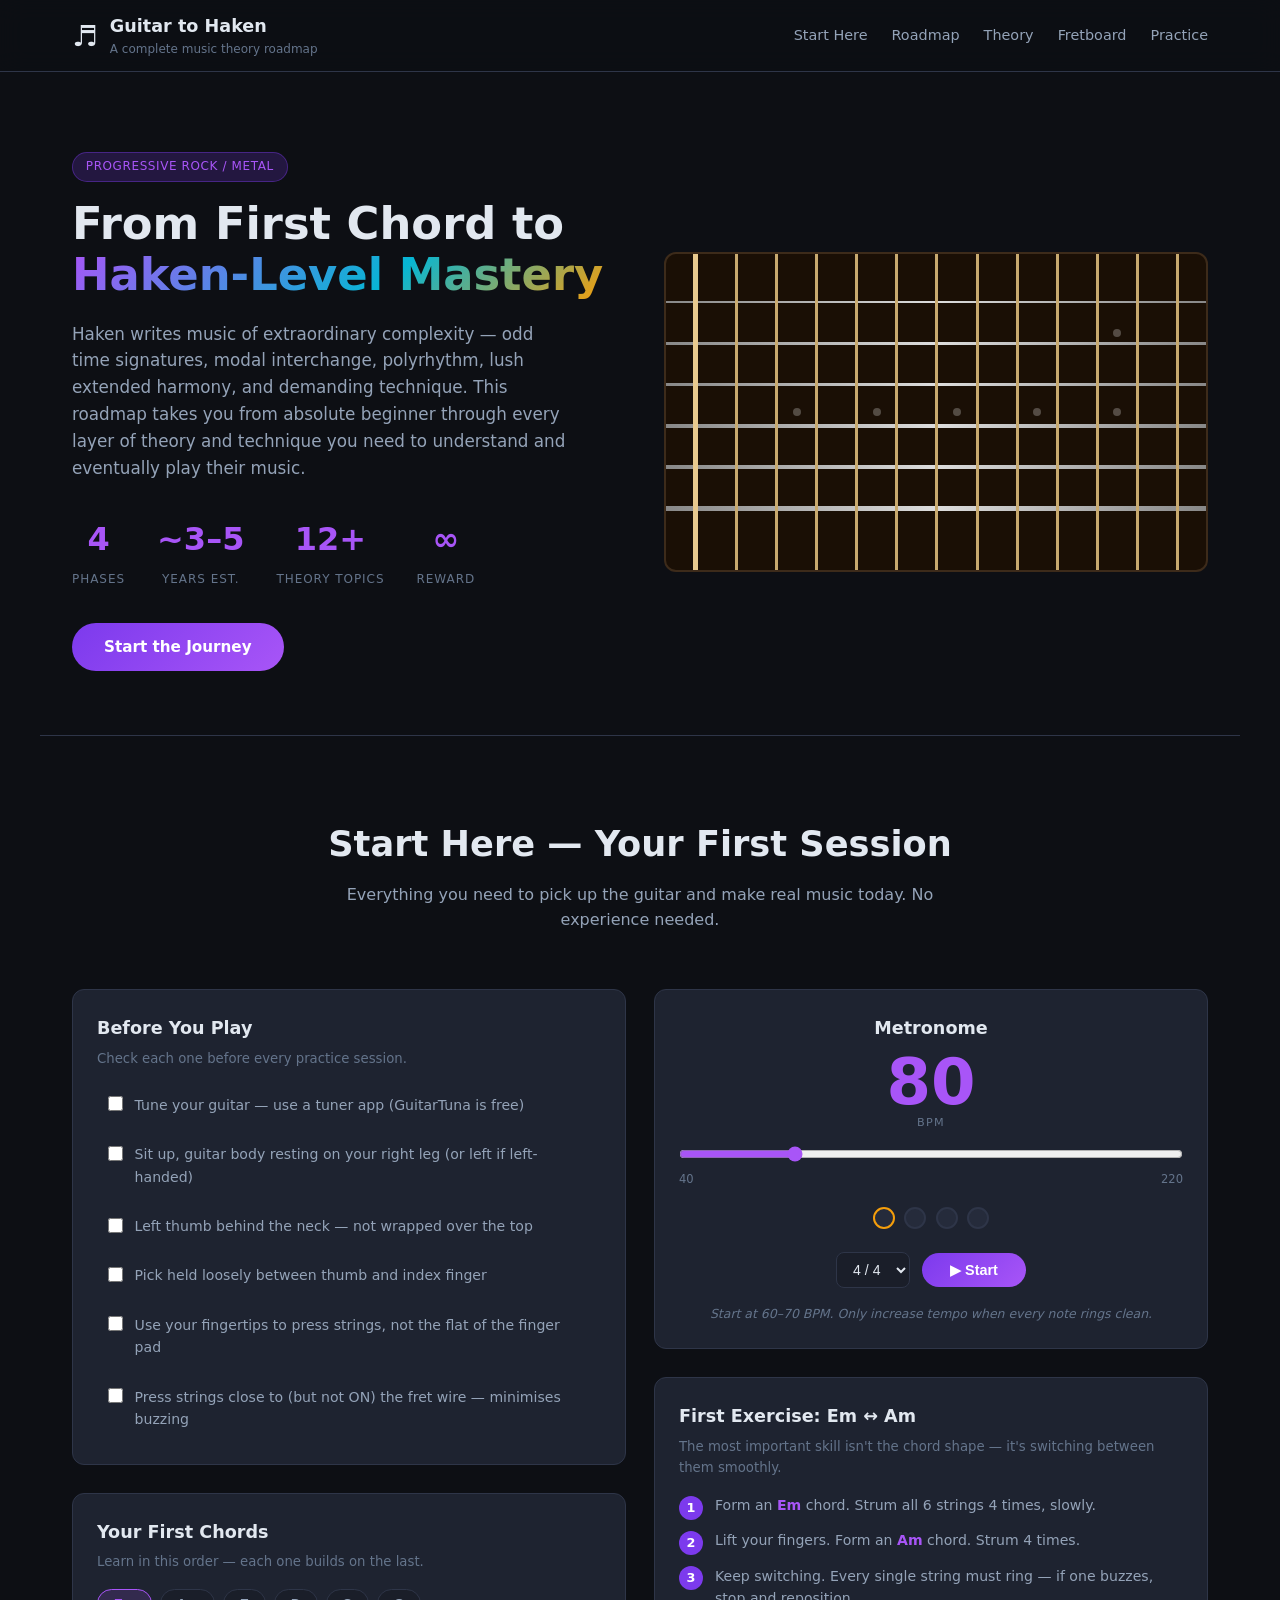
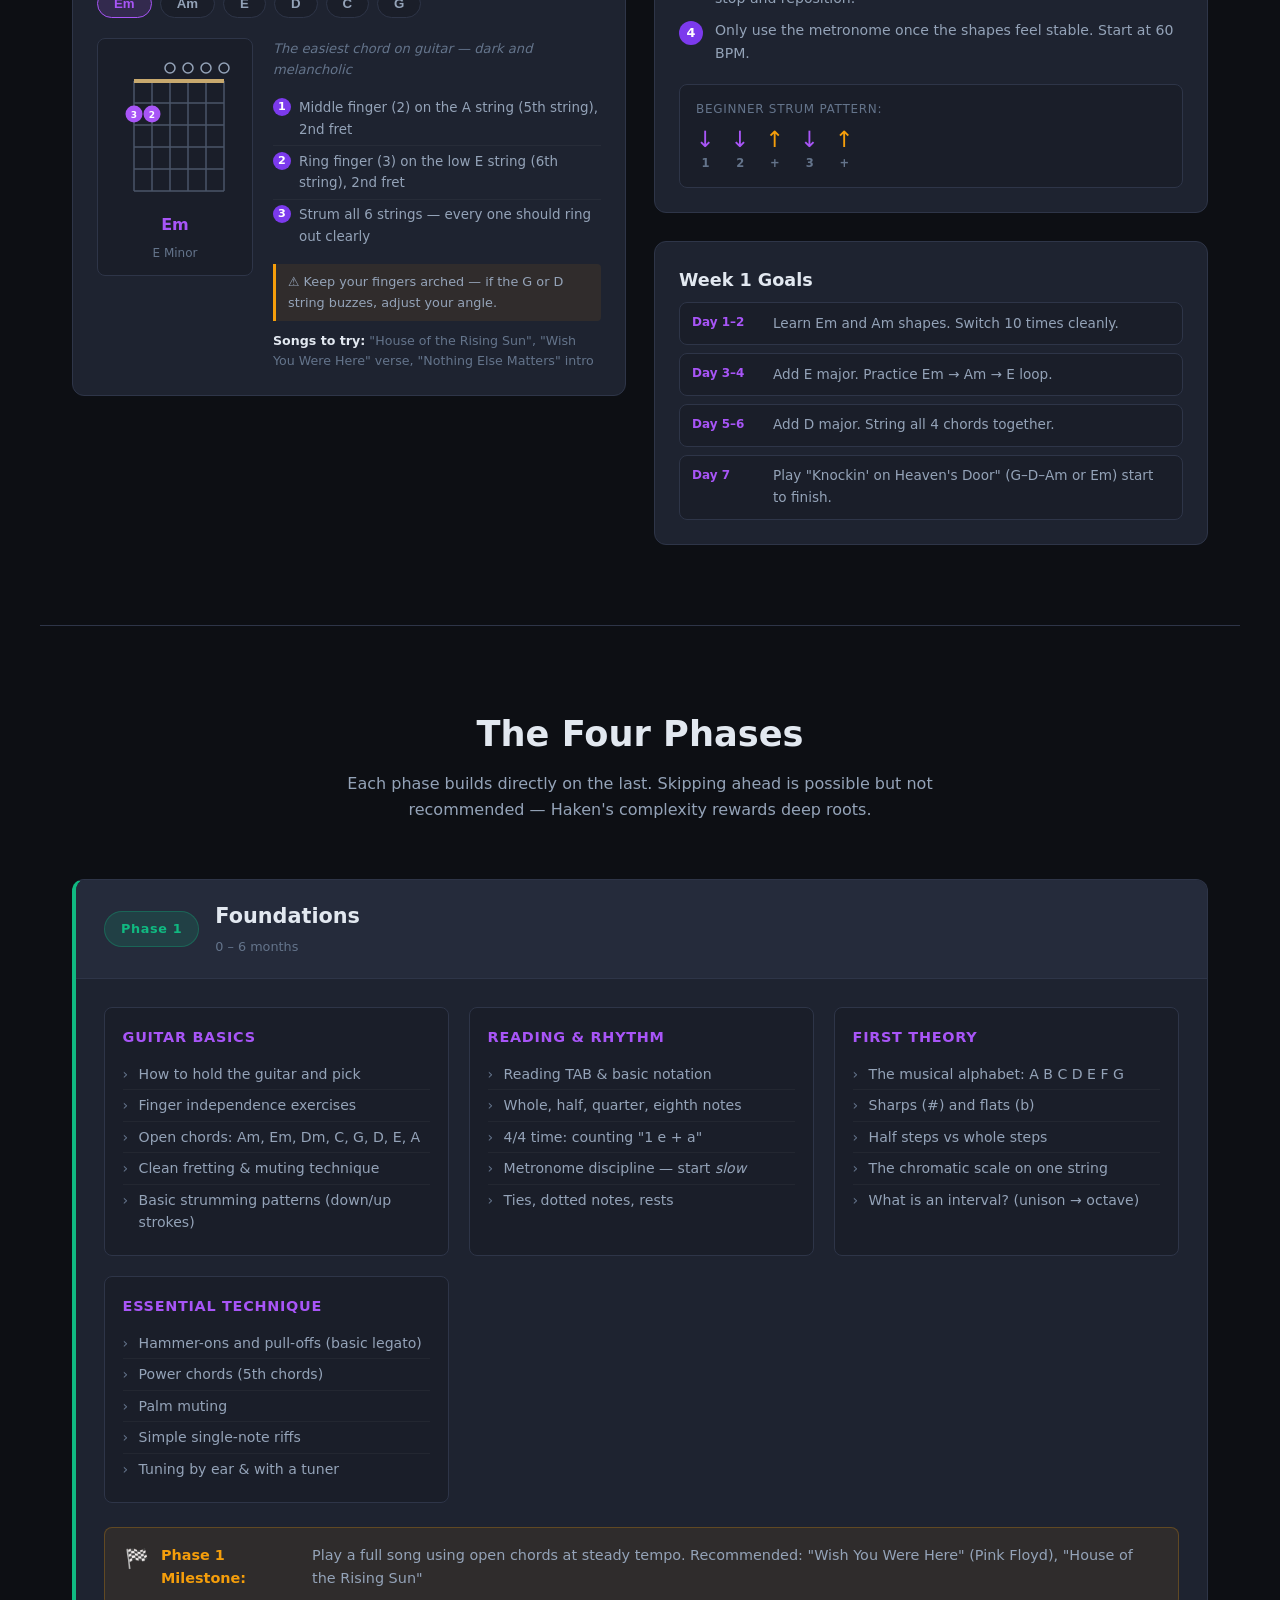
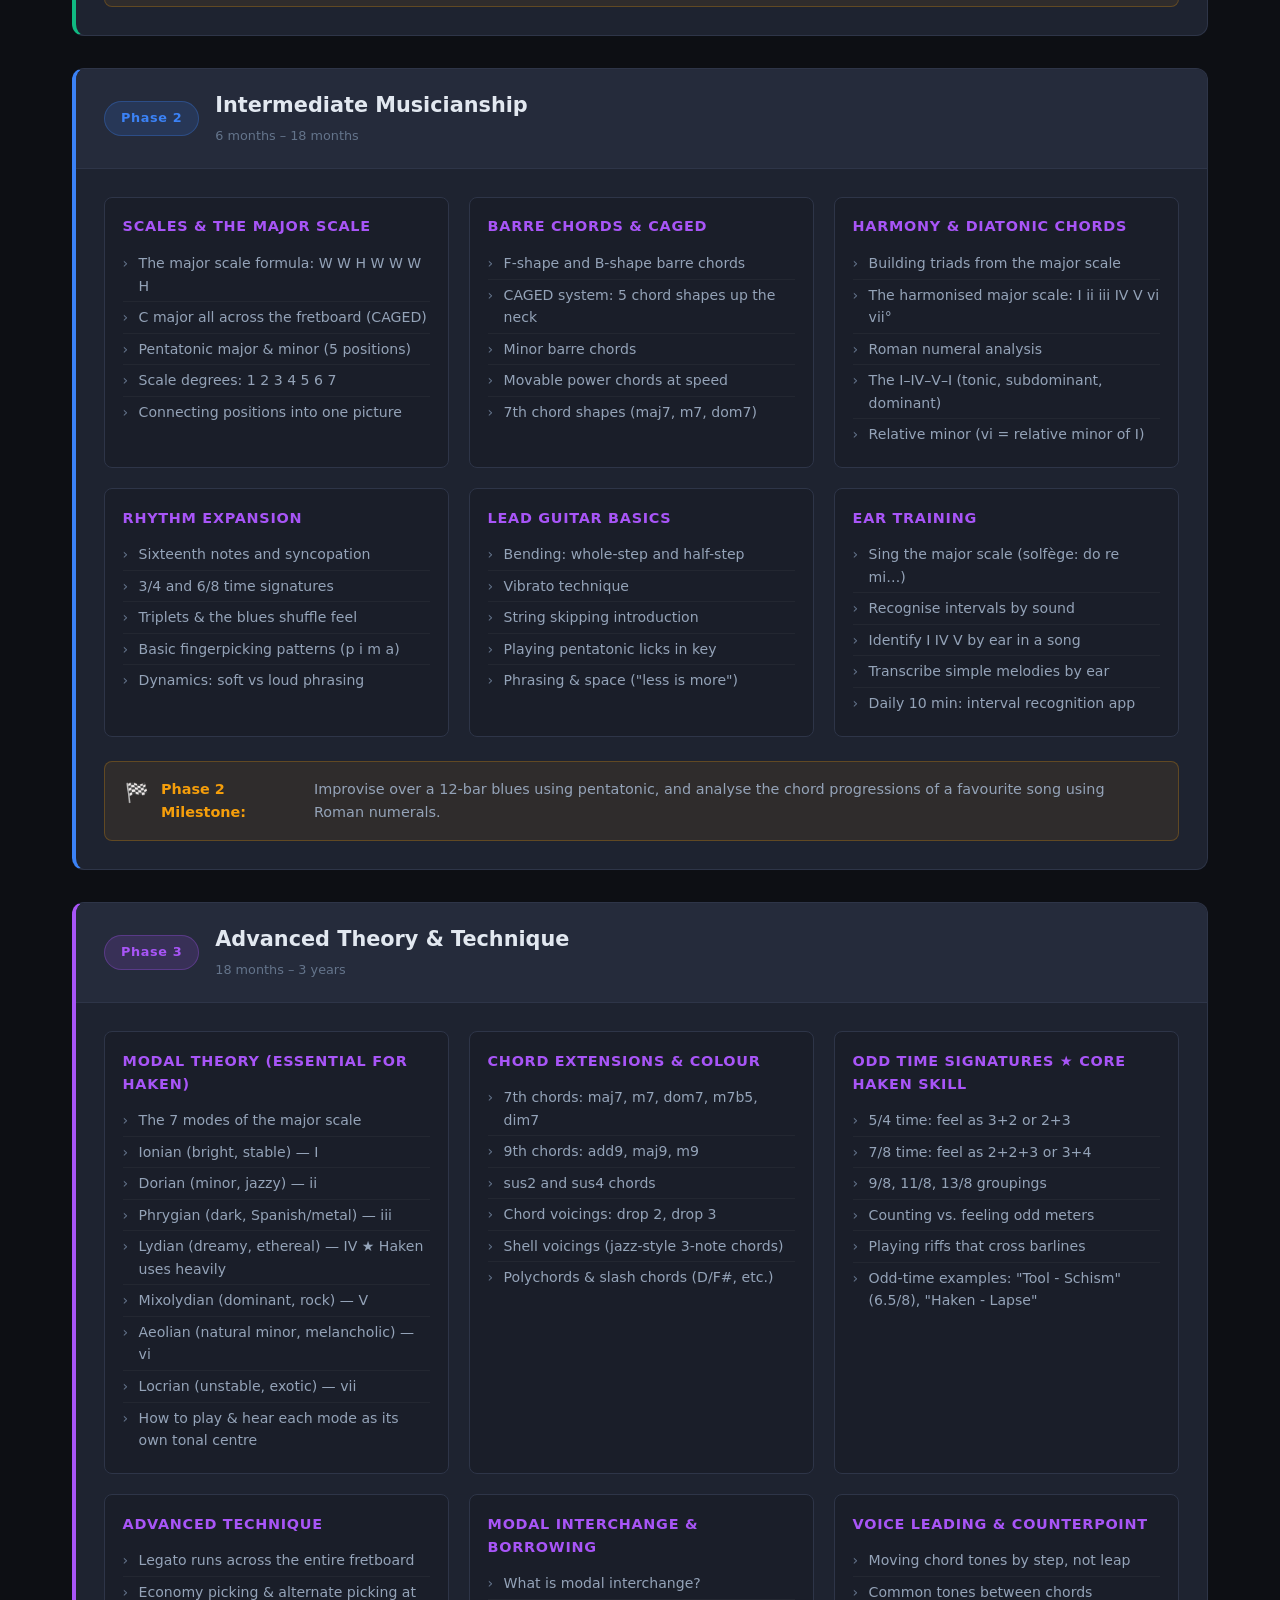
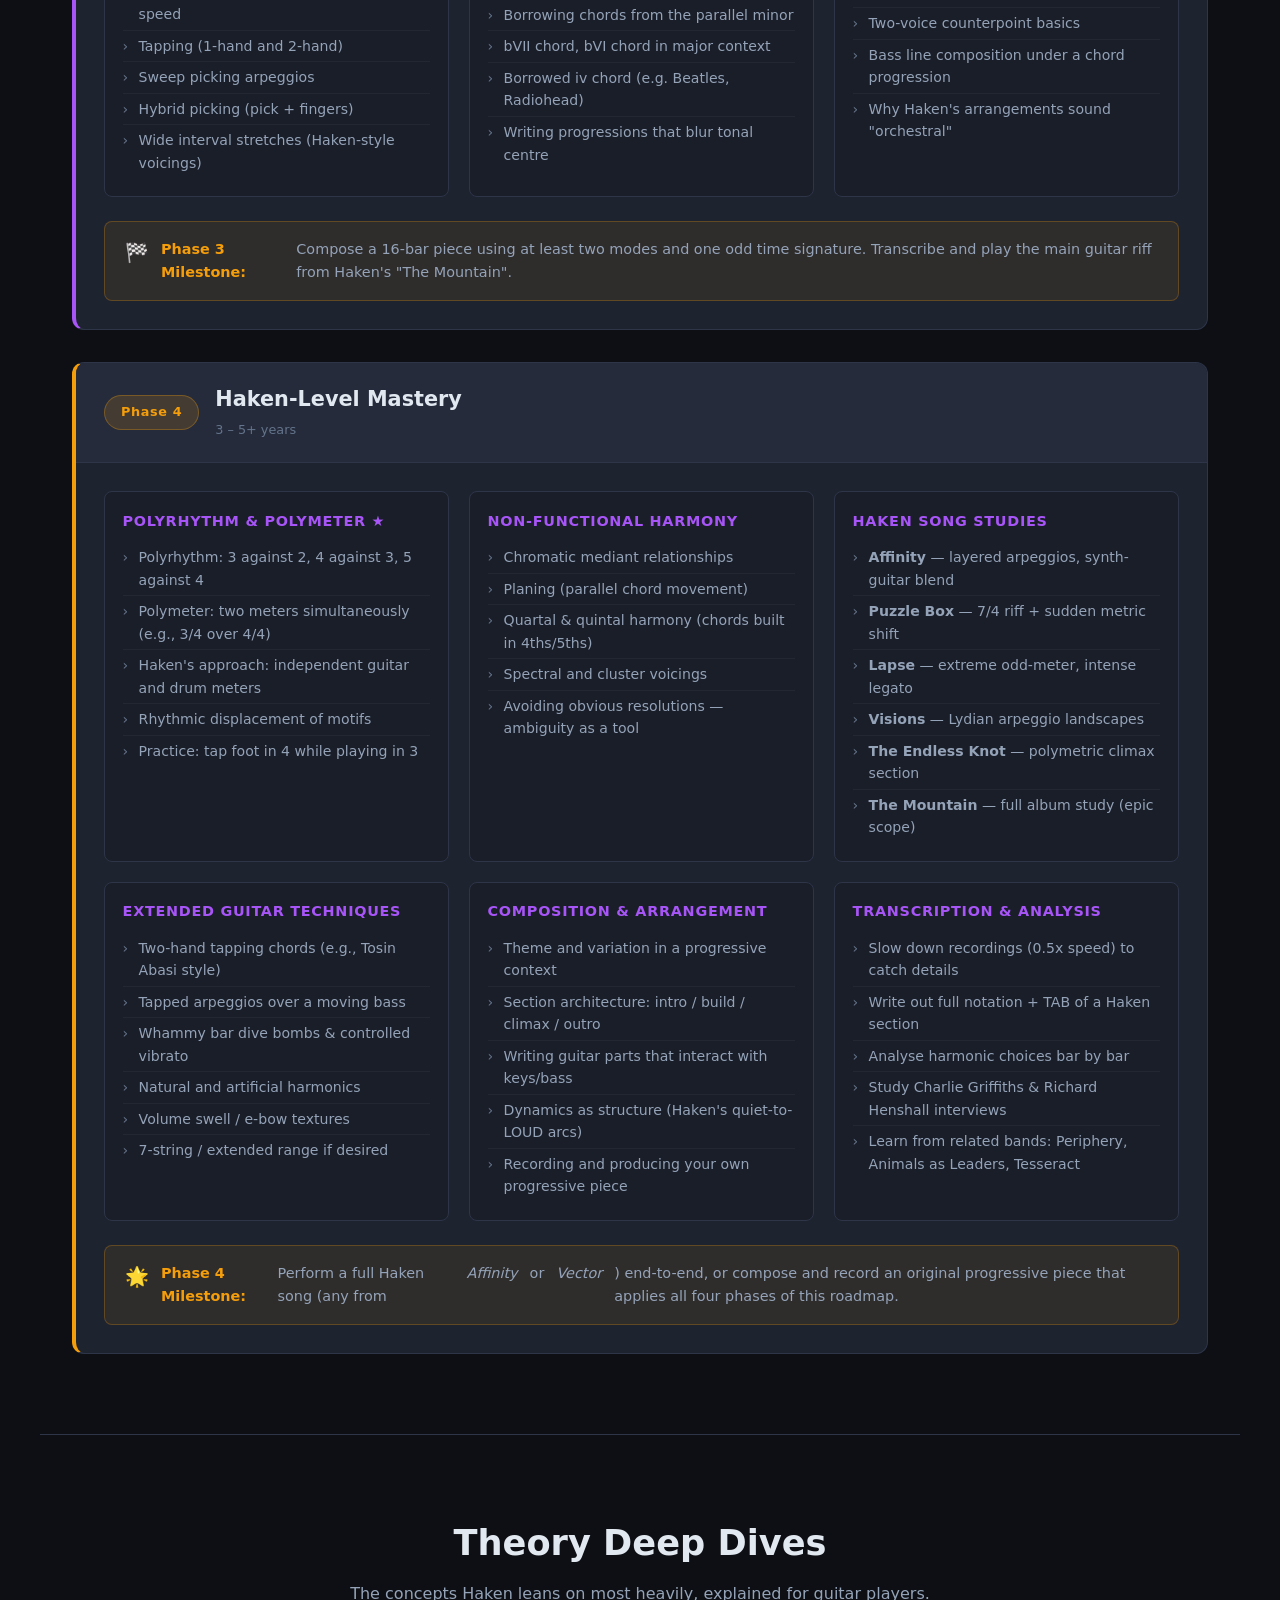
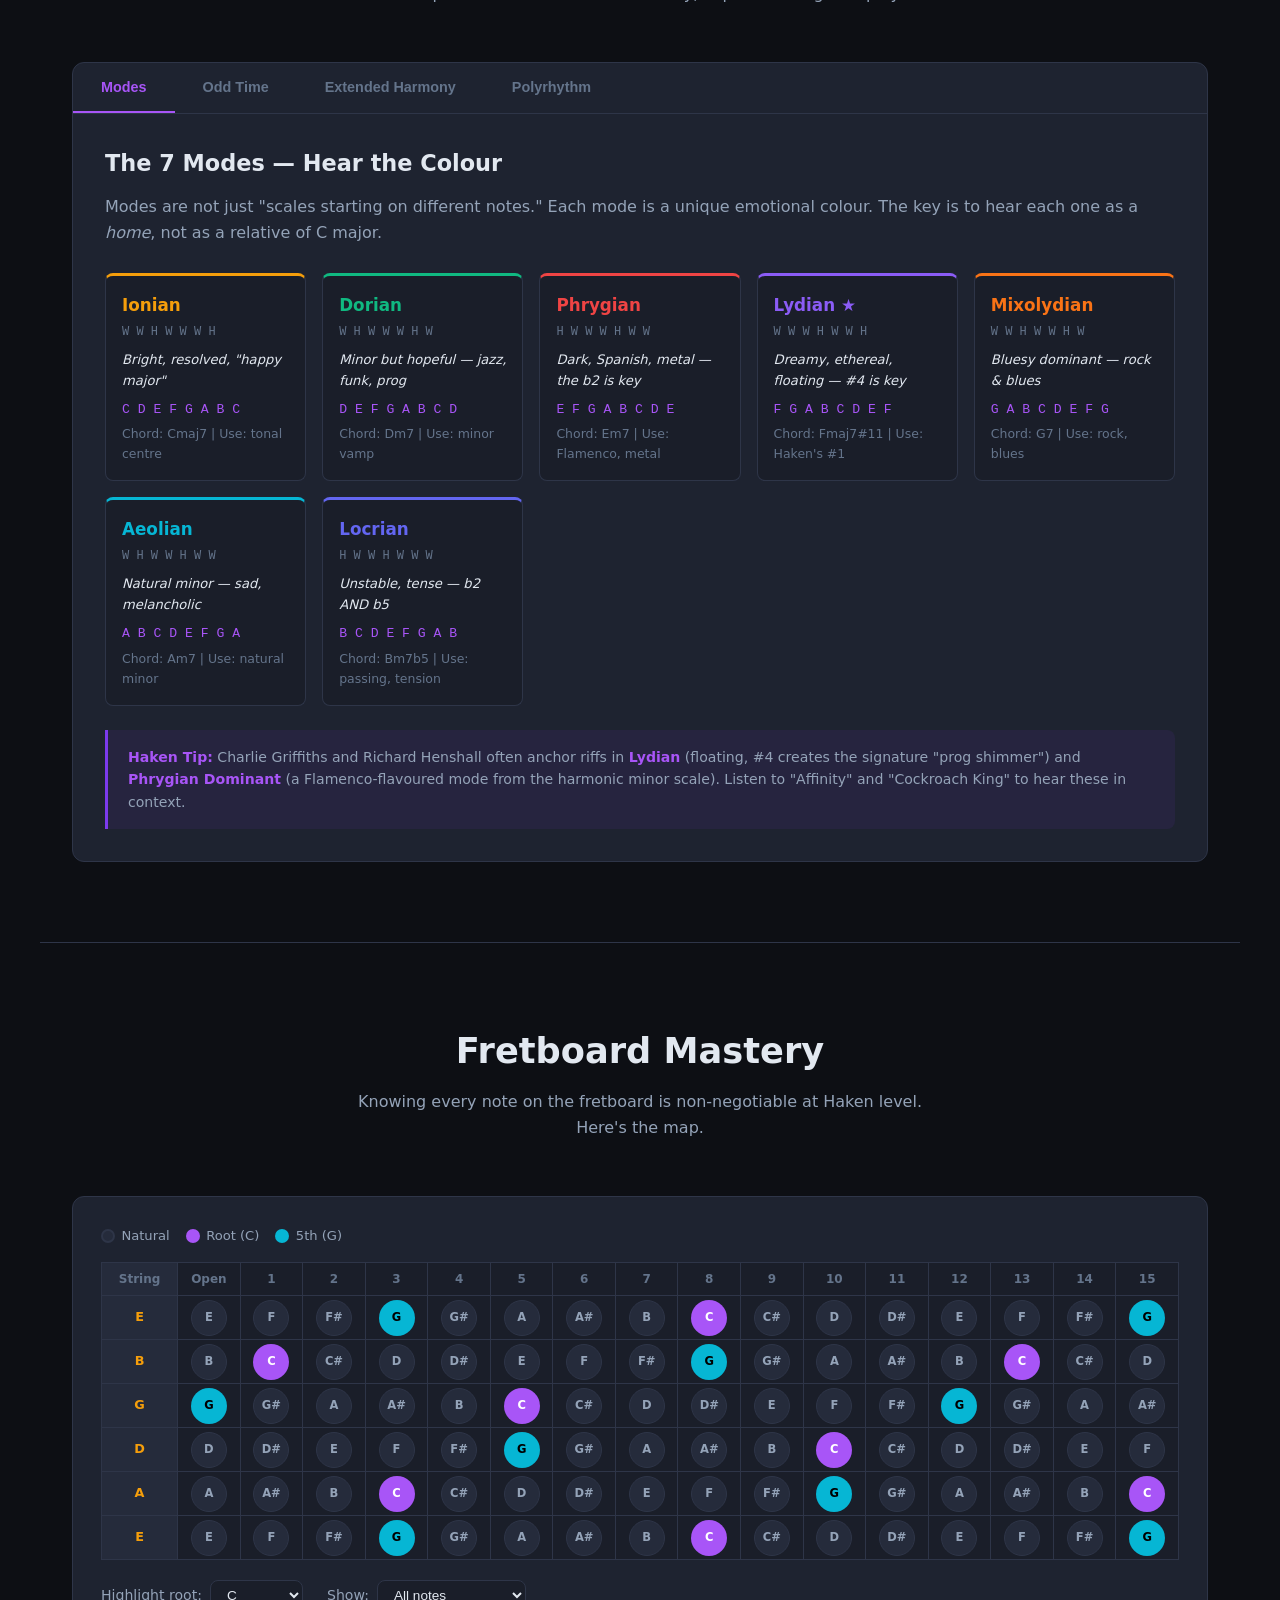
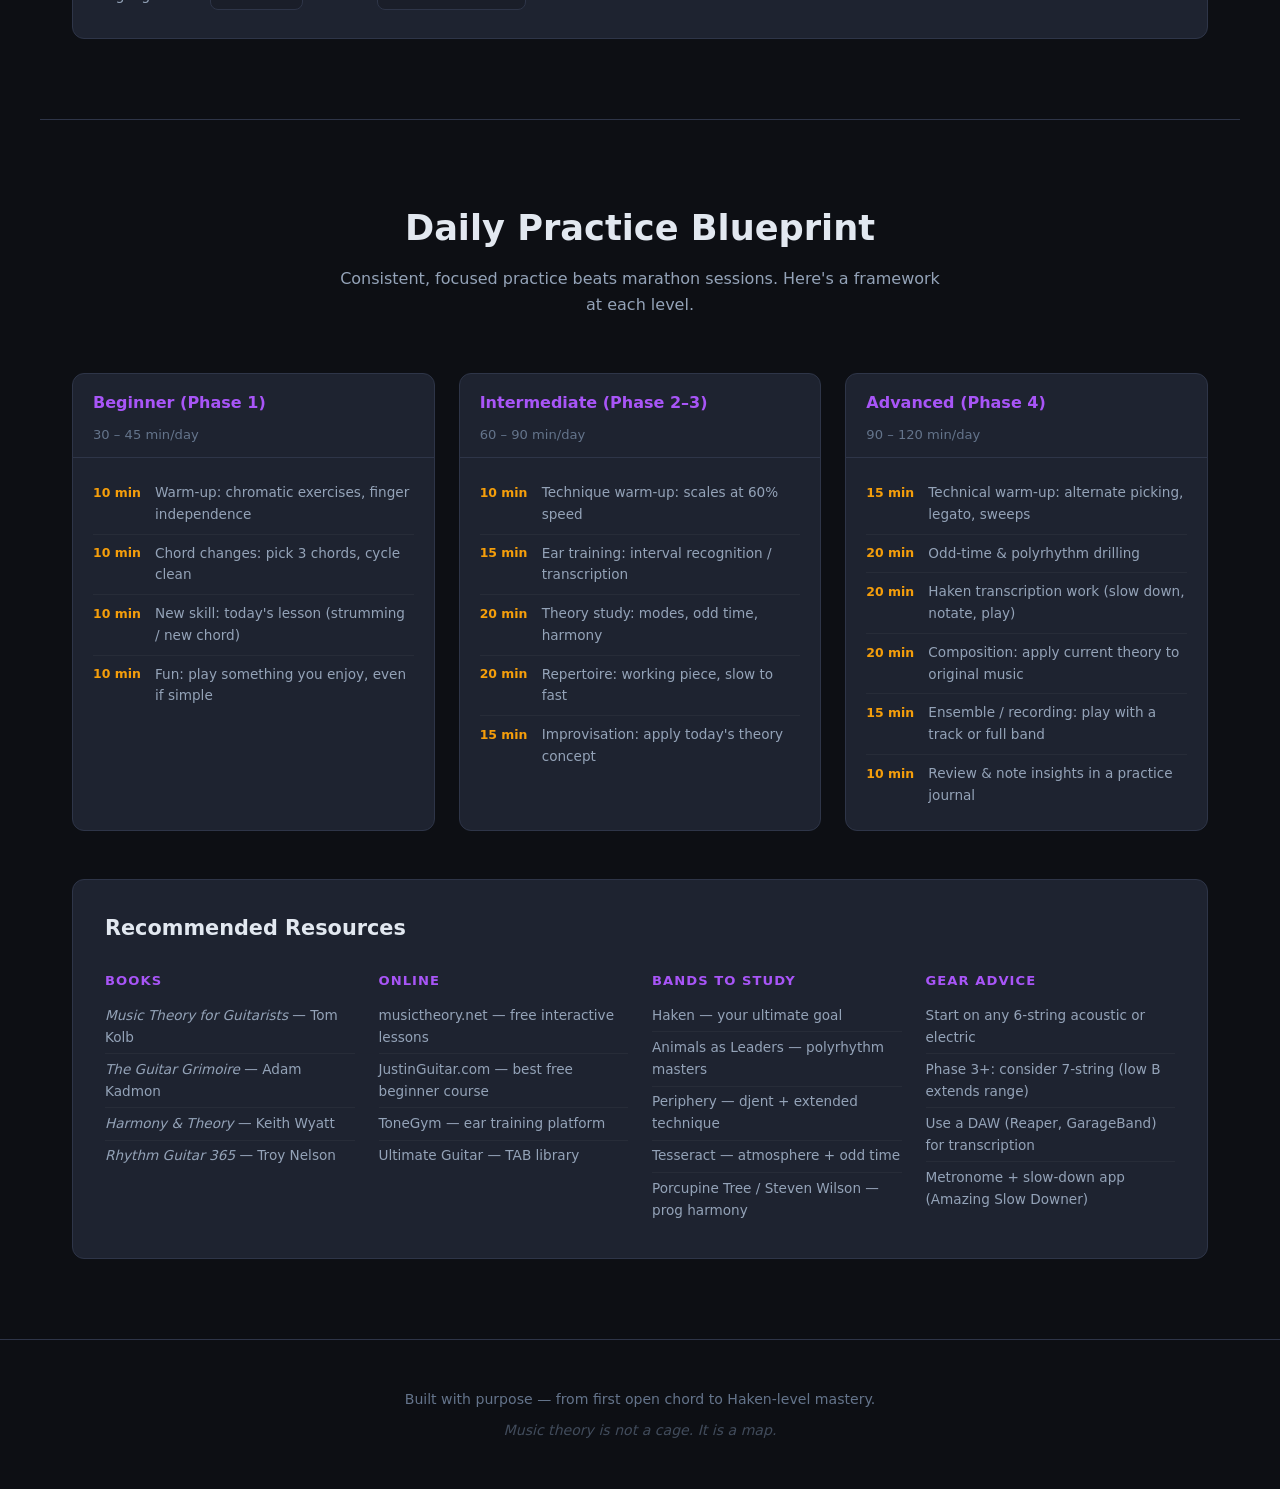
==== commit 012463dc: "Add interactive Start Here section for absolute beginners Adds a full Day 1 landing experience: inte" ====
--- a/Guitar-Music-Theory-Roadmap/index.html
+++ b/Guitar-Music-Theory-Roadmap/index.html
@@ -17,6 +17,7 @@
         </div>
       </div>
       <nav>
+        <a href="#start">Start Here</a>
         <a href="#roadmap">Roadmap</a>
         <a href="#theory">Theory</a>
         <a href="#fretboard">Fretboard</a>
@@ -59,6 +60,98 @@
           <div class="fret dot"></div><div class="fret"></div>
           <div class="fret double-dot"></div><div class="fret"></div>
         </div>
+      </div>
+    </div>
+  </section>
+
+  <!-- ─── START HERE ───────────────────────────────────────────────── -->
+  <section id="start">
+    <div class="section-header">
+      <h2>Start Here — Your First Session</h2>
+      <p>Everything you need to pick up the guitar and make real music today. No experience needed.</p>
+    </div>
+
+    <div class="start-grid">
+
+      <!-- LEFT COLUMN -->
+      <div class="start-left">
+
+        <div class="setup-card">
+          <h3>Before You Play</h3>
+          <p class="setup-sub">Check each one before every practice session.</p>
+          <div class="checklist" id="setup-checklist">
+            <label class="check-item"><input type="checkbox"><span>Tune your guitar — use a tuner app (GuitarTuna is free)</span></label>
+            <label class="check-item"><input type="checkbox"><span>Sit up, guitar body resting on your right leg (or left if left-handed)</span></label>
+            <label class="check-item"><input type="checkbox"><span>Left thumb behind the neck — not wrapped over the top</span></label>
+            <label class="check-item"><input type="checkbox"><span>Pick held loosely between thumb and index finger</span></label>
+            <label class="check-item"><input type="checkbox"><span>Use your fingertips to press strings, not the flat of the finger pad</span></label>
+            <label class="check-item"><input type="checkbox"><span>Press strings close to (but not ON) the fret wire — minimises buzzing</span></label>
+          </div>
+        </div>
+
+        <div class="chord-library-card">
+          <h3>Your First Chords</h3>
+          <p class="setup-sub">Learn in this order — each one builds on the last.</p>
+          <div class="chord-nav-btns" id="chord-nav"></div>
+          <div class="chord-display" id="chord-display"></div>
+        </div>
+
+      </div>
+
+      <!-- RIGHT COLUMN -->
+      <div class="start-right">
+
+        <div class="metronome-card" id="metronome-card">
+          <h3>Metronome</h3>
+          <div class="metro-bpm-display" id="metro-bpm">80</div>
+          <div class="metro-bpm-label">BPM</div>
+          <input type="range" min="40" max="220" value="80" id="metro-slider" class="metro-slider" />
+          <div class="metro-range-labels"><span>40</span><span>220</span></div>
+          <div class="metro-beats-row" id="metro-beats"></div>
+          <div class="metro-controls">
+            <select id="metro-time" class="metro-select">
+              <option value="4">4 / 4</option>
+              <option value="3">3 / 4</option>
+              <option value="6">6 / 8</option>
+              <option value="5">5 / 4</option>
+              <option value="7">7 / 8</option>
+            </select>
+            <button id="metro-btn" class="metro-play-btn">&#9654; Start</button>
+          </div>
+          <div class="metro-tip">Start at 60–70 BPM. Only increase tempo when every note rings clean.</div>
+        </div>
+
+        <div class="exercise-card">
+          <h3>First Exercise: Em ↔ Am</h3>
+          <p class="setup-sub">The most important skill isn't the chord shape — it's switching between them smoothly.</p>
+          <div class="exercise-steps">
+            <div class="ex-step"><div class="ex-num">1</div><div class="ex-text">Form an <strong>Em</strong> chord. Strum all 6 strings 4 times, slowly.</div></div>
+            <div class="ex-step"><div class="ex-num">2</div><div class="ex-text">Lift your fingers. Form an <strong>Am</strong> chord. Strum 4 times.</div></div>
+            <div class="ex-step"><div class="ex-num">3</div><div class="ex-text">Keep switching. Every single string must ring — if one buzzes, stop and reposition.</div></div>
+            <div class="ex-step"><div class="ex-num">4</div><div class="ex-text">Only use the metronome once the shapes feel stable. Start at 60 BPM.</div></div>
+          </div>
+          <div class="strum-pattern">
+            <div class="sp-label">Beginner strum pattern:</div>
+            <div class="sp-arrows">
+              <div class="sp-beat"><span class="sp-d">↓</span><span class="sp-count-n">1</span></div>
+              <div class="sp-beat"><span class="sp-d">↓</span><span class="sp-count-n">2</span></div>
+              <div class="sp-beat"><span class="sp-u">↑</span><span class="sp-count-n">+</span></div>
+              <div class="sp-beat"><span class="sp-d">↓</span><span class="sp-count-n">3</span></div>
+              <div class="sp-beat"><span class="sp-u">↑</span><span class="sp-count-n">+</span></div>
+            </div>
+          </div>
+        </div>
+
+        <div class="week1-card">
+          <h3>Week 1 Goals</h3>
+          <div class="week-goals">
+            <div class="wg"><span class="wg-day">Day 1–2</span><span class="wg-task">Learn Em and Am shapes. Switch 10 times cleanly.</span></div>
+            <div class="wg"><span class="wg-day">Day 3–4</span><span class="wg-task">Add E major. Practice Em → Am → E loop.</span></div>
+            <div class="wg"><span class="wg-day">Day 5–6</span><span class="wg-task">Add D major. String all 4 chords together.</span></div>
+            <div class="wg"><span class="wg-day">Day 7</span><span class="wg-task">Play "Knockin' on Heaven's Door" (G–D–Am or Em) start to finish.</span></div>
+          </div>
+        </div>
+
       </div>
     </div>
   </section>
--- a/Guitar-Music-Theory-Roadmap/style.css
+++ b/Guitar-Music-Theory-Roadmap/style.css
@@ -717,12 +717,320 @@
   margin-top: .5rem;
 }
 
+/* ── Start Here ─────────────────────────────────────────────── */
+.start-grid {
+  display: grid;
+  grid-template-columns: 1fr 1fr;
+  gap: 1.75rem;
+  align-items: start;
+}
+
+.start-left, .start-right { display: flex; flex-direction: column; gap: 1.75rem; }
+
+/* Setup card */
+.setup-card, .chord-library-card, .metronome-card, .exercise-card, .week1-card {
+  background: var(--surface);
+  border: 1px solid var(--border);
+  border-radius: var(--radius);
+  padding: 1.5rem;
+}
+
+.setup-card h3, .chord-library-card h3, .metronome-card h3,
+.exercise-card h3, .week1-card h3 {
+  font-size: 1.1rem;
+  font-weight: 700;
+  margin-bottom: .35rem;
+}
+
+.setup-sub {
+  font-size: .83rem;
+  color: var(--text3);
+  margin-bottom: 1rem;
+}
+
+.checklist { display: flex; flex-direction: column; gap: .55rem; }
+
+.check-item {
+  display: flex;
+  align-items: flex-start;
+  gap: .75rem;
+  cursor: pointer;
+  font-size: .88rem;
+  color: var(--text2);
+  padding: .5rem .6rem;
+  border-radius: var(--radius-sm);
+  border: 1px solid transparent;
+  transition: background .15s, border-color .15s;
+}
+.check-item:hover { background: rgba(255,255,255,.03); border-color: var(--border); }
+.check-item input[type="checkbox"] { margin-top: .15rem; flex-shrink: 0; accent-color: var(--accent2); width: 15px; height: 15px; cursor: pointer; }
+.check-item.done { color: var(--text3); text-decoration: line-through; }
+
+/* Chord library */
+.chord-nav-btns {
+  display: flex;
+  flex-wrap: wrap;
+  gap: .5rem;
+  margin-bottom: 1.25rem;
+}
+
+.chord-nav-btn {
+  padding: .4rem 1rem;
+  background: var(--bg3);
+  border: 1px solid var(--border);
+  border-radius: 999px;
+  color: var(--text2);
+  font-size: .83rem;
+  font-weight: 600;
+  cursor: pointer;
+  transition: all .15s;
+}
+.chord-nav-btn:hover { border-color: var(--accent2); color: var(--accent2); }
+.chord-nav-btn.active { background: rgba(168,85,247,.15); border-color: var(--accent2); color: var(--accent2); }
+
+.chord-display {
+  display: grid;
+  grid-template-columns: auto 1fr;
+  gap: 1.25rem;
+  align-items: start;
+}
+
+.chord-svg-wrap {
+  background: var(--bg3);
+  border: 1px solid var(--border);
+  border-radius: var(--radius-sm);
+  padding: .75rem;
+  display: flex;
+  flex-direction: column;
+  align-items: center;
+  gap: .4rem;
+}
+
+.chord-svg-name {
+  font-weight: 800;
+  font-size: 1rem;
+  color: var(--accent2);
+}
+
+.chord-svg-full { font-size: .75rem; color: var(--text3); }
+
+.chord-info h4 {
+  font-size: .95rem;
+  font-weight: 700;
+  color: var(--text);
+  margin-bottom: .3rem;
+}
+
+.chord-feel {
+  font-size: .82rem;
+  color: var(--text3);
+  font-style: italic;
+  margin-bottom: .75rem;
+}
+
+.chord-steps { list-style: none; padding: 0; margin-bottom: .75rem; }
+.chord-steps li {
+  font-size: .84rem;
+  color: var(--text2);
+  padding: .3rem 0;
+  border-bottom: 1px solid rgba(255,255,255,.04);
+  display: flex;
+  gap: .5rem;
+  align-items: flex-start;
+}
+.chord-steps li::before {
+  content: attr(data-n);
+  flex-shrink: 0;
+  width: 18px; height: 18px;
+  background: var(--accent);
+  color: #fff;
+  border-radius: 50%;
+  display: flex;
+  align-items: center;
+  justify-content: center;
+  font-size: .7rem;
+  font-weight: 700;
+  margin-top: .05rem;
+}
+.chord-steps li:last-child { border-bottom: none; }
+
+.chord-warn {
+  background: rgba(245,158,11,.08);
+  border-left: 3px solid var(--gold);
+  padding: .5rem .75rem;
+  font-size: .8rem;
+  color: var(--text2);
+  border-radius: 0 4px 4px 0;
+  margin-bottom: .6rem;
+}
+
+.chord-songs {
+  font-size: .79rem;
+  color: var(--text3);
+}
+.chord-songs strong { color: var(--text); }
+
+/* Metronome */
+.metronome-card { text-align: center; }
+
+.metro-bpm-display {
+  font-size: 4rem;
+  font-weight: 900;
+  color: var(--accent2);
+  line-height: 1;
+  margin: .5rem 0 0;
+}
+
+.metro-bpm-label {
+  font-size: .7rem;
+  text-transform: uppercase;
+  letter-spacing: .12em;
+  color: var(--text3);
+  margin-bottom: .75rem;
+}
+
+.metro-slider {
+  width: 100%;
+  accent-color: var(--accent2);
+  cursor: pointer;
+  margin-bottom: .3rem;
+}
+
+.metro-range-labels {
+  display: flex;
+  justify-content: space-between;
+  font-size: .72rem;
+  color: var(--text3);
+  margin-bottom: 1rem;
+}
+
+.metro-beats-row {
+  display: flex;
+  justify-content: center;
+  gap: .6rem;
+  margin-bottom: 1.25rem;
+  min-height: 28px;
+  align-items: center;
+}
+
+.metro-dot {
+  width: 22px; height: 22px;
+  border-radius: 50%;
+  background: var(--surface2);
+  border: 2px solid var(--border);
+  transition: background .05s, transform .05s;
+}
+.metro-dot.accent { border-color: var(--gold); }
+.metro-dot.active { background: var(--accent2); border-color: var(--accent2); transform: scale(1.15); }
+.metro-dot.accent.active { background: var(--gold); border-color: var(--gold); }
+
+.metro-controls {
+  display: flex;
+  gap: .75rem;
+  justify-content: center;
+  align-items: center;
+  margin-bottom: 1rem;
+}
+
+.metro-select {
+  background: var(--bg3);
+  border: 1px solid var(--border);
+  color: var(--text);
+  padding: .5rem .75rem;
+  border-radius: var(--radius-sm);
+  font-size: .88rem;
+  cursor: pointer;
+}
+
+.metro-play-btn {
+  padding: .55rem 1.75rem;
+  background: linear-gradient(135deg, var(--accent), var(--accent2));
+  color: #fff;
+  border: none;
+  border-radius: 999px;
+  font-weight: 700;
+  font-size: .9rem;
+  cursor: pointer;
+  transition: opacity .2s;
+}
+.metro-play-btn:hover { opacity: .85; }
+.metro-play-btn.playing { background: linear-gradient(135deg, #374151, #4b5563); }
+
+.metro-tip {
+  font-size: .78rem;
+  color: var(--text3);
+  font-style: italic;
+}
+
+/* Exercise card */
+.exercise-steps { display: flex; flex-direction: column; gap: .6rem; margin-bottom: 1.25rem; }
+
+.ex-step {
+  display: flex;
+  gap: .75rem;
+  align-items: flex-start;
+}
+
+.ex-num {
+  flex-shrink: 0;
+  width: 24px; height: 24px;
+  border-radius: 50%;
+  background: var(--accent);
+  color: #fff;
+  font-size: .8rem;
+  font-weight: 700;
+  display: flex;
+  align-items: center;
+  justify-content: center;
+  margin-top: .1rem;
+}
+
+.ex-text { font-size: .88rem; color: var(--text2); }
+.ex-text strong { color: var(--accent2); }
+
+.strum-pattern {
+  background: var(--bg3);
+  border: 1px solid var(--border);
+  border-radius: var(--radius-sm);
+  padding: .9rem 1rem;
+}
+.sp-label { font-size: .75rem; color: var(--text3); text-transform: uppercase; letter-spacing: .06em; margin-bottom: .6rem; }
+.sp-arrows { display: flex; gap: 1rem; }
+
+.sp-beat { display: flex; flex-direction: column; align-items: center; gap: .2rem; }
+.sp-d { font-size: 1.4rem; color: var(--accent2); line-height: 1; }
+.sp-u { font-size: 1.4rem; color: var(--gold); line-height: 1; }
+.sp-count-n { font-size: .72rem; color: var(--text3); font-weight: 700; }
+
+/* Week 1 */
+.week-goals { display: flex; flex-direction: column; gap: .5rem; margin-top: .5rem; }
+.wg {
+  display: flex;
+  gap: 1rem;
+  padding: .6rem .75rem;
+  background: var(--bg3);
+  border-radius: var(--radius-sm);
+  border: 1px solid var(--border);
+  align-items: flex-start;
+}
+.wg-day {
+  flex-shrink: 0;
+  font-size: .75rem;
+  font-weight: 700;
+  color: var(--accent2);
+  width: 65px;
+  padding-top: .05rem;
+}
+.wg-task { font-size: .85rem; color: var(--text2); }
+
 /* ── Responsive ────────────────────────────────────────────── */
 @media (max-width: 900px) {
   .hero { grid-template-columns: 1fr; }
   .hero-visual { display: none; }
   .poly-comparison { grid-template-columns: 1fr; }
   .interchange-grid { grid-template-columns: 1fr; }
+  .start-grid { grid-template-columns: 1fr; }
+  .chord-display { grid-template-columns: 1fr; }
 }
 
 @media (max-width: 600px) {
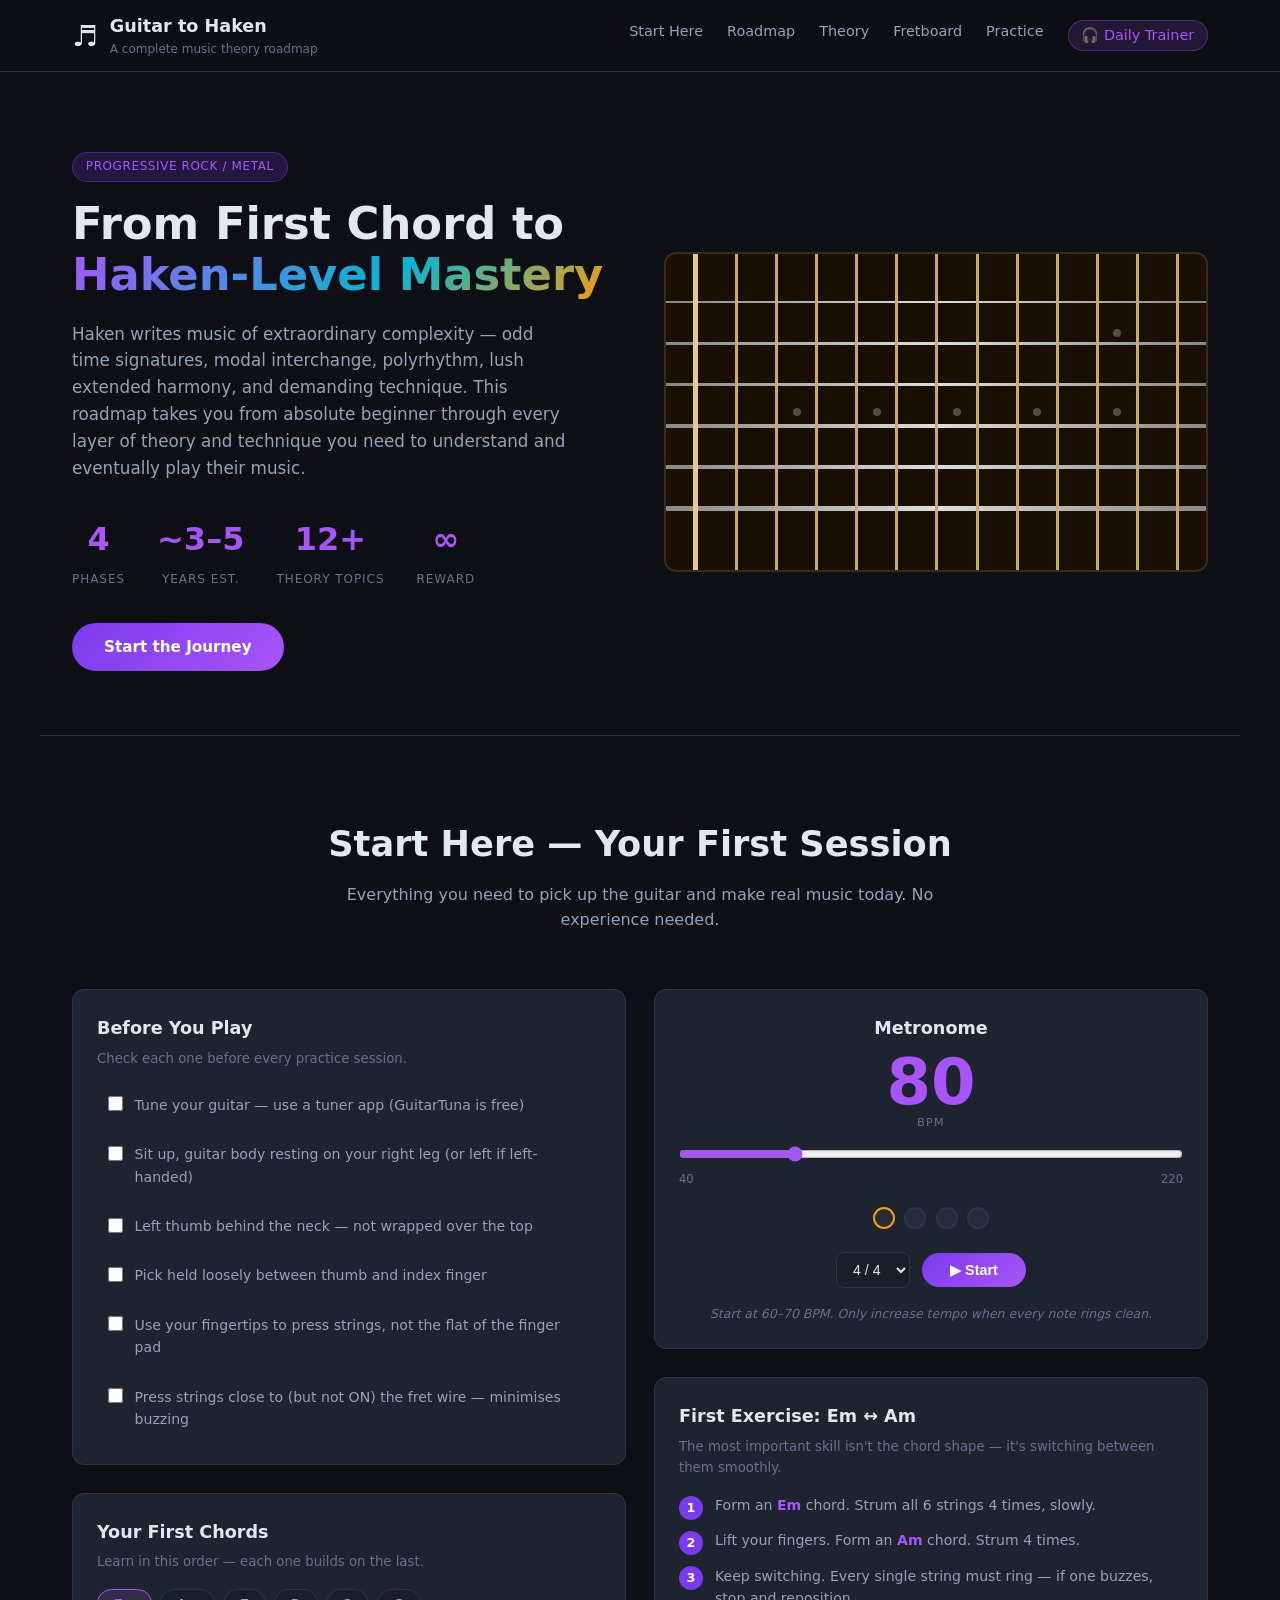
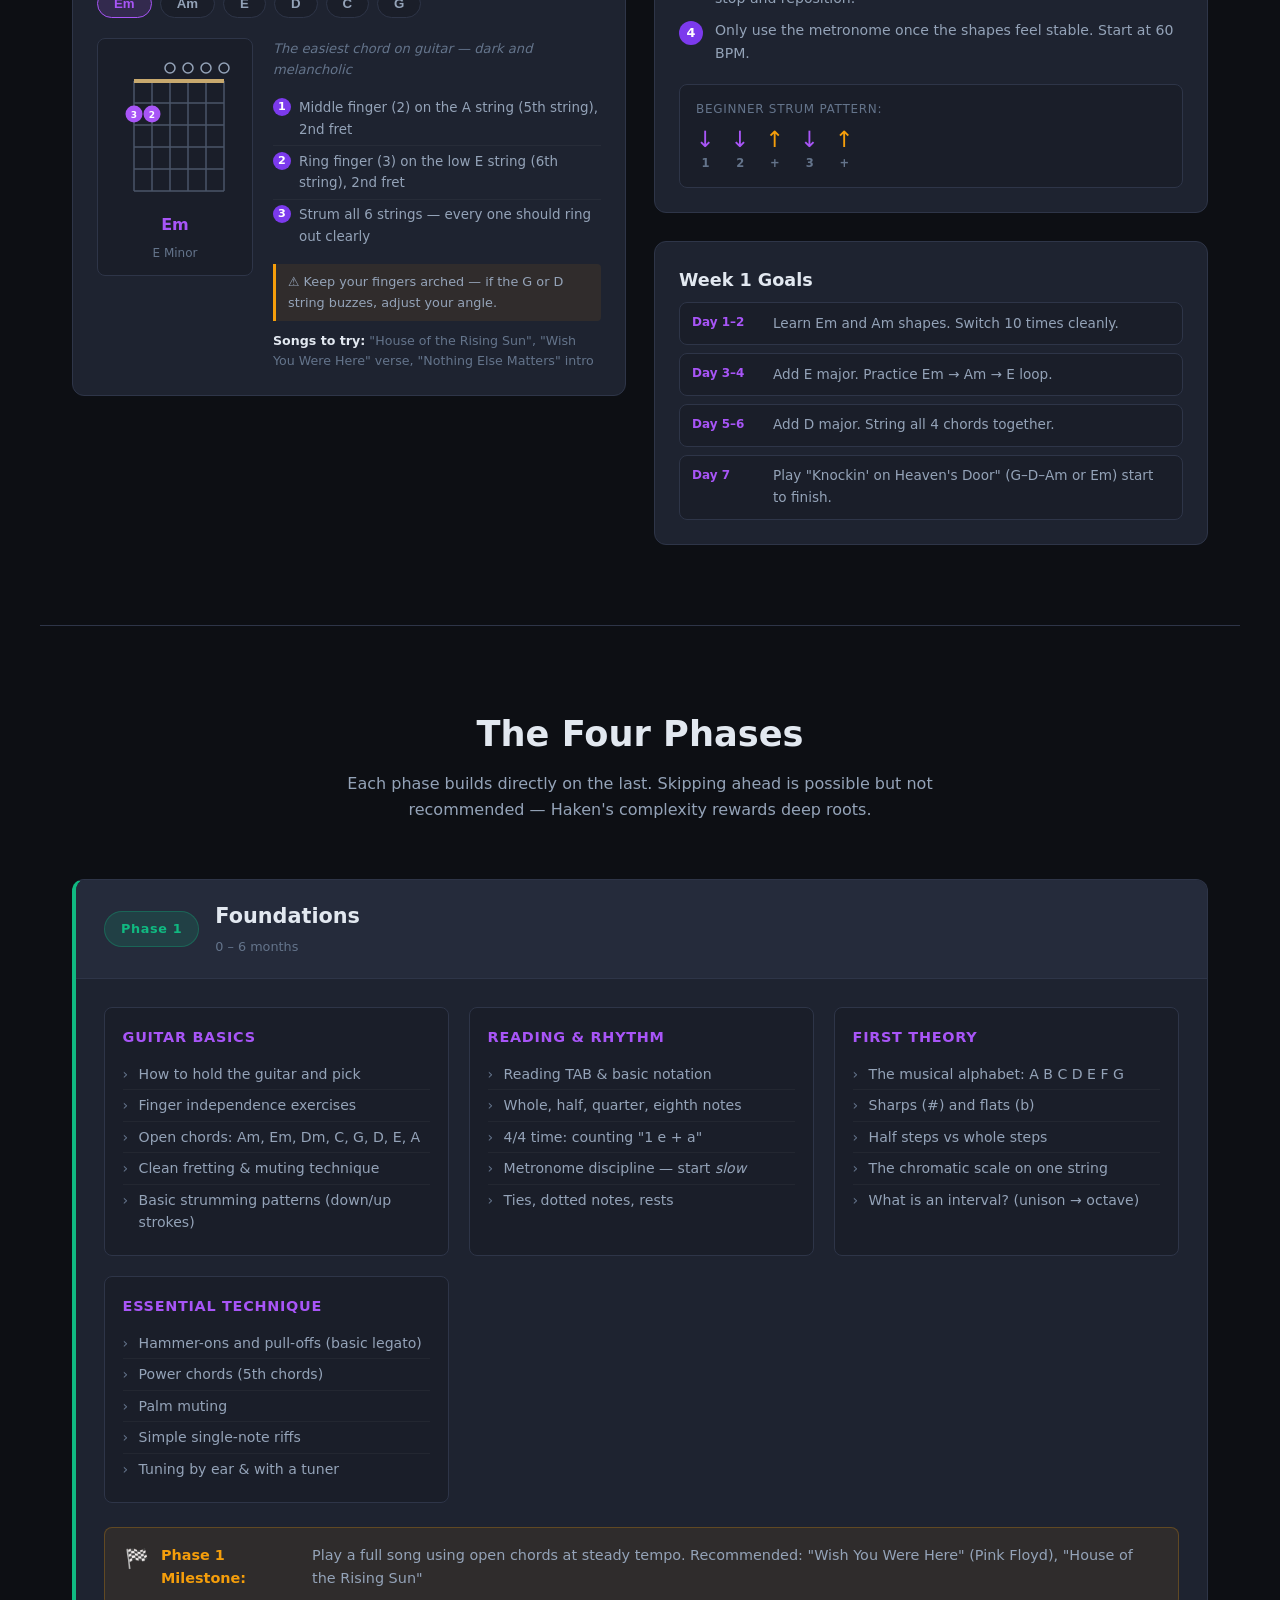
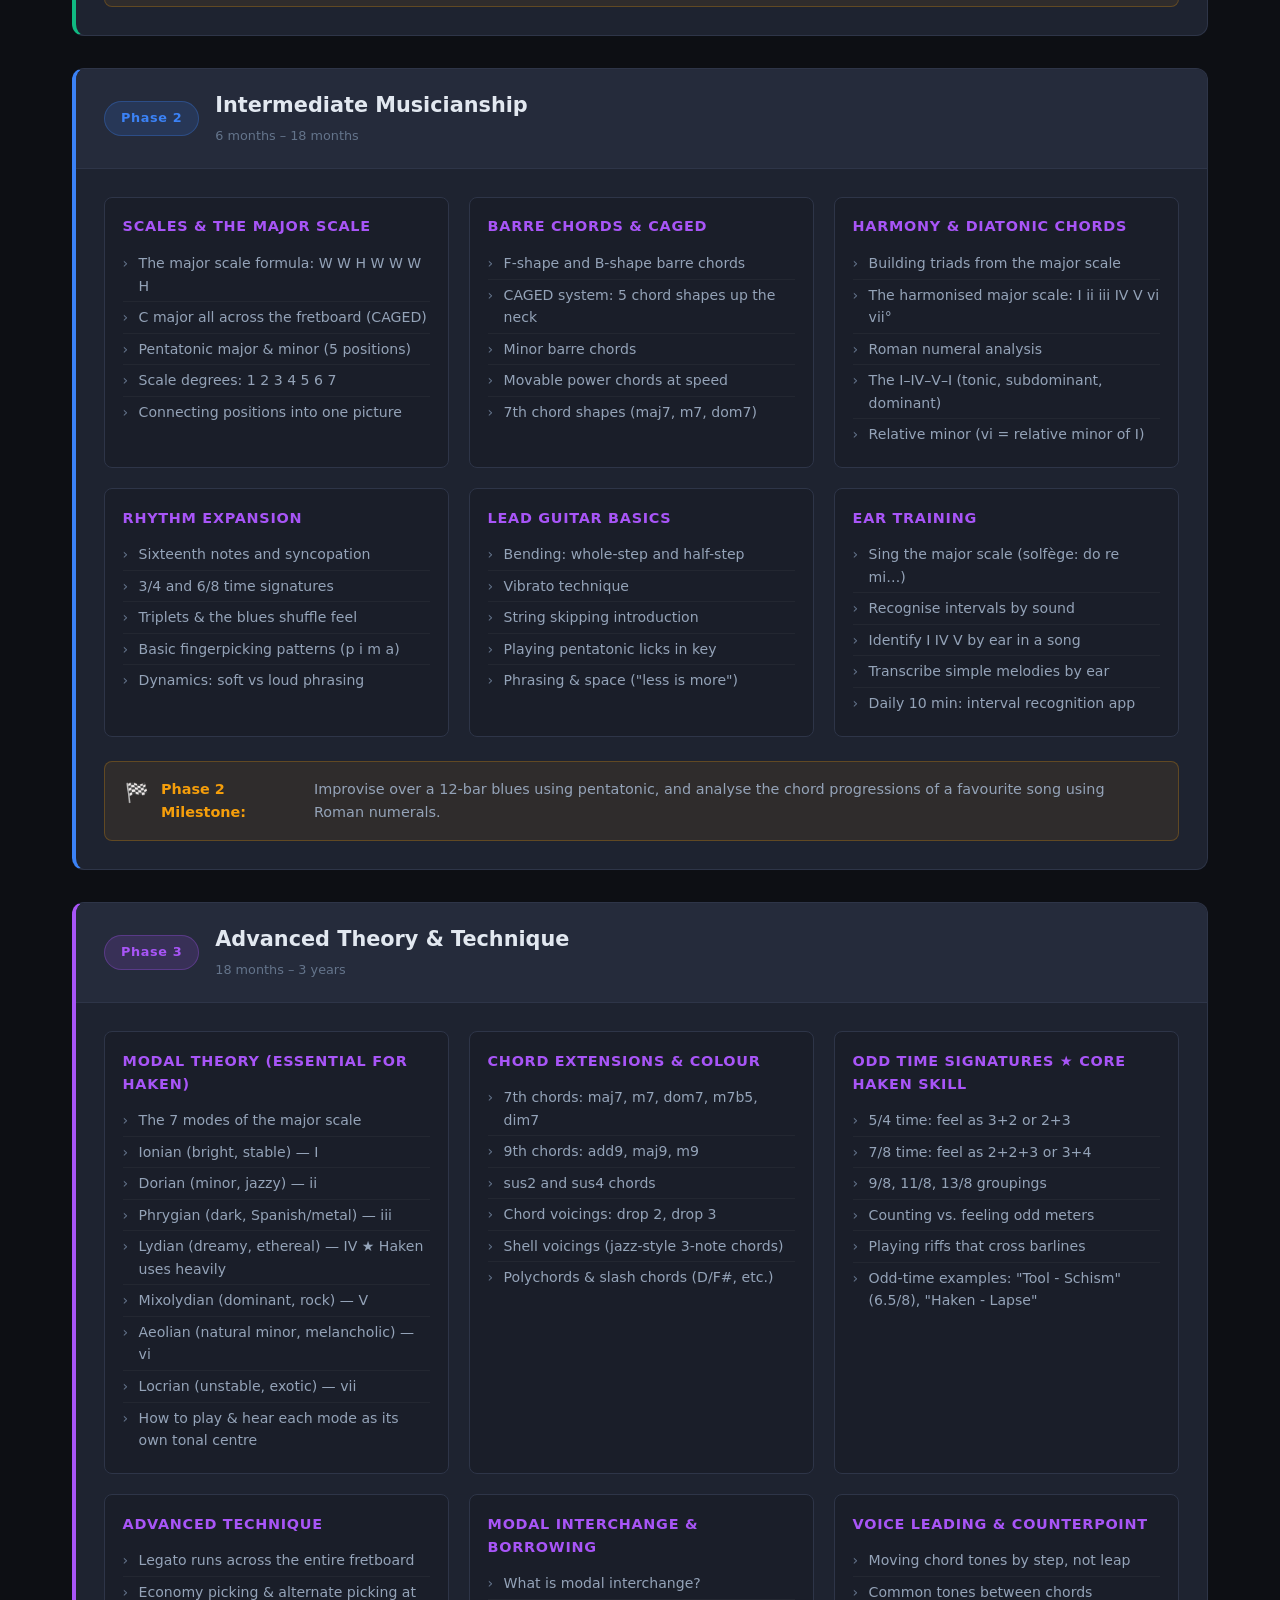
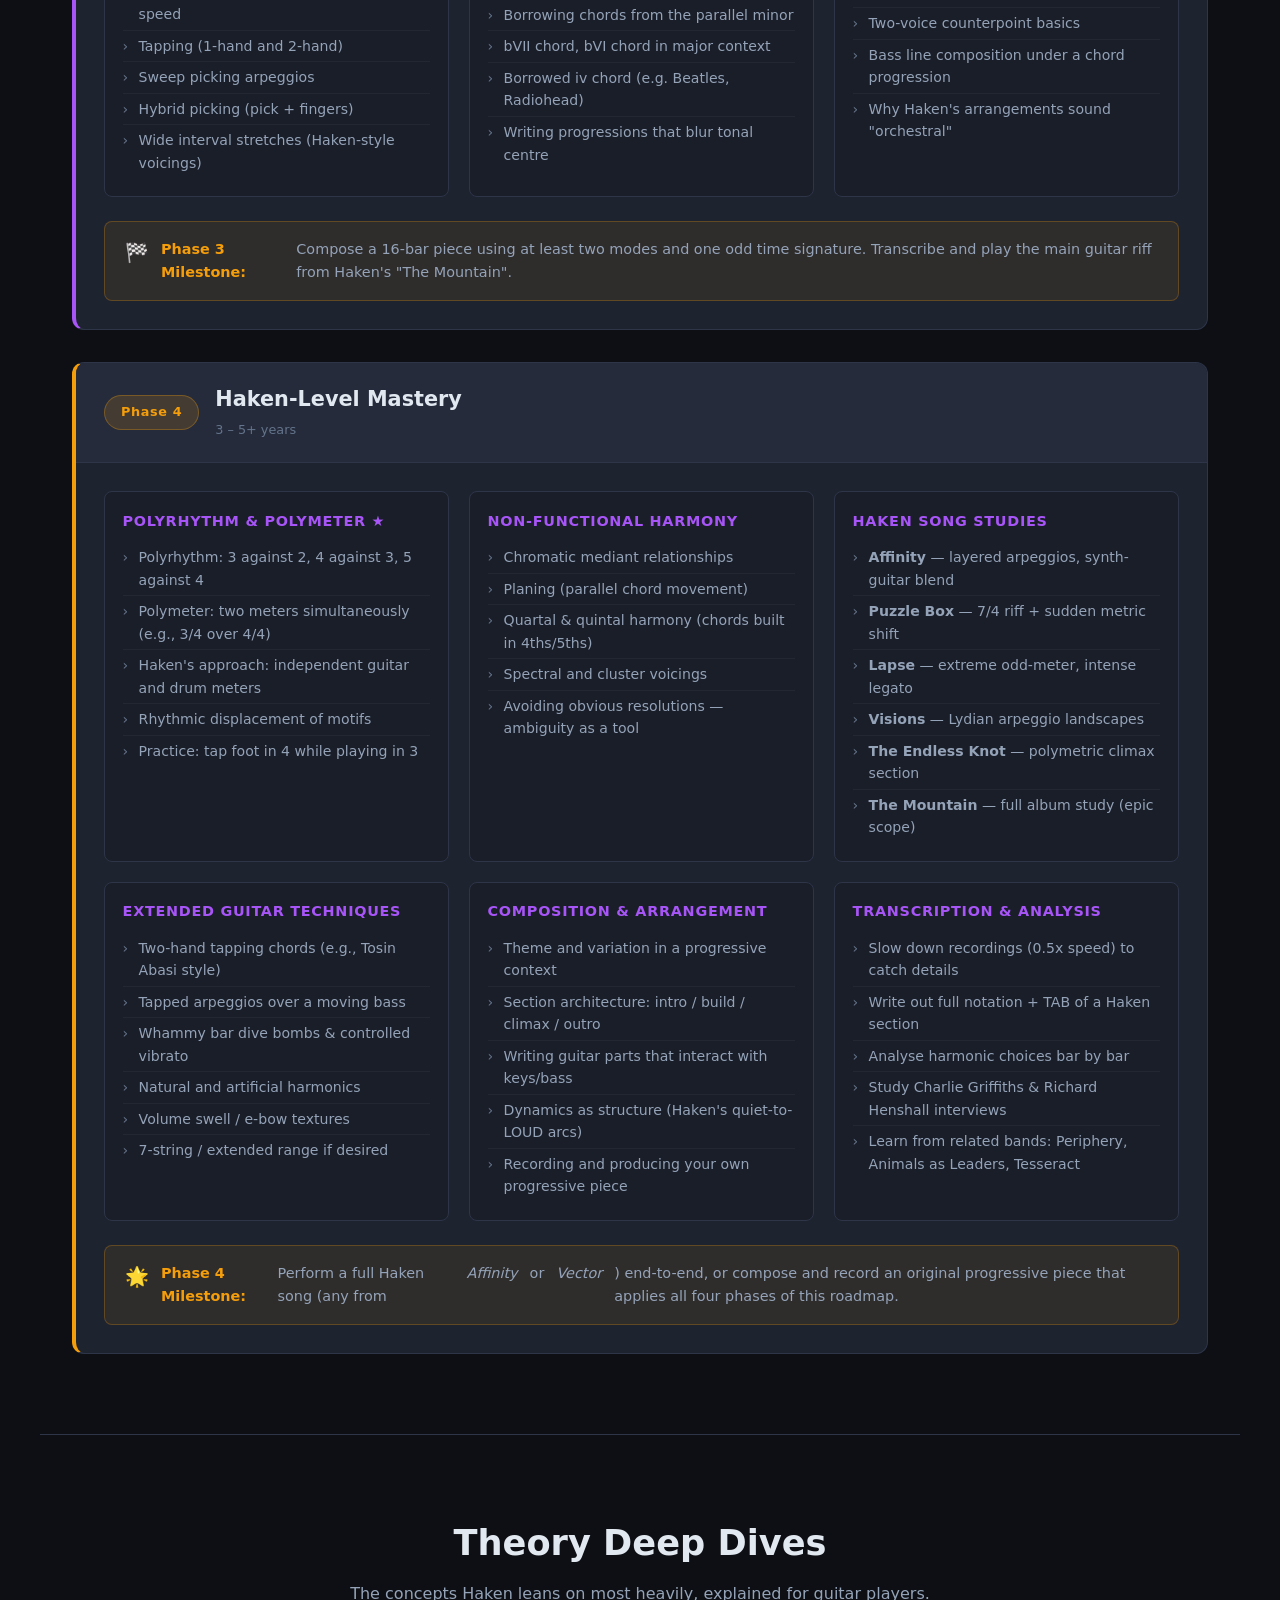
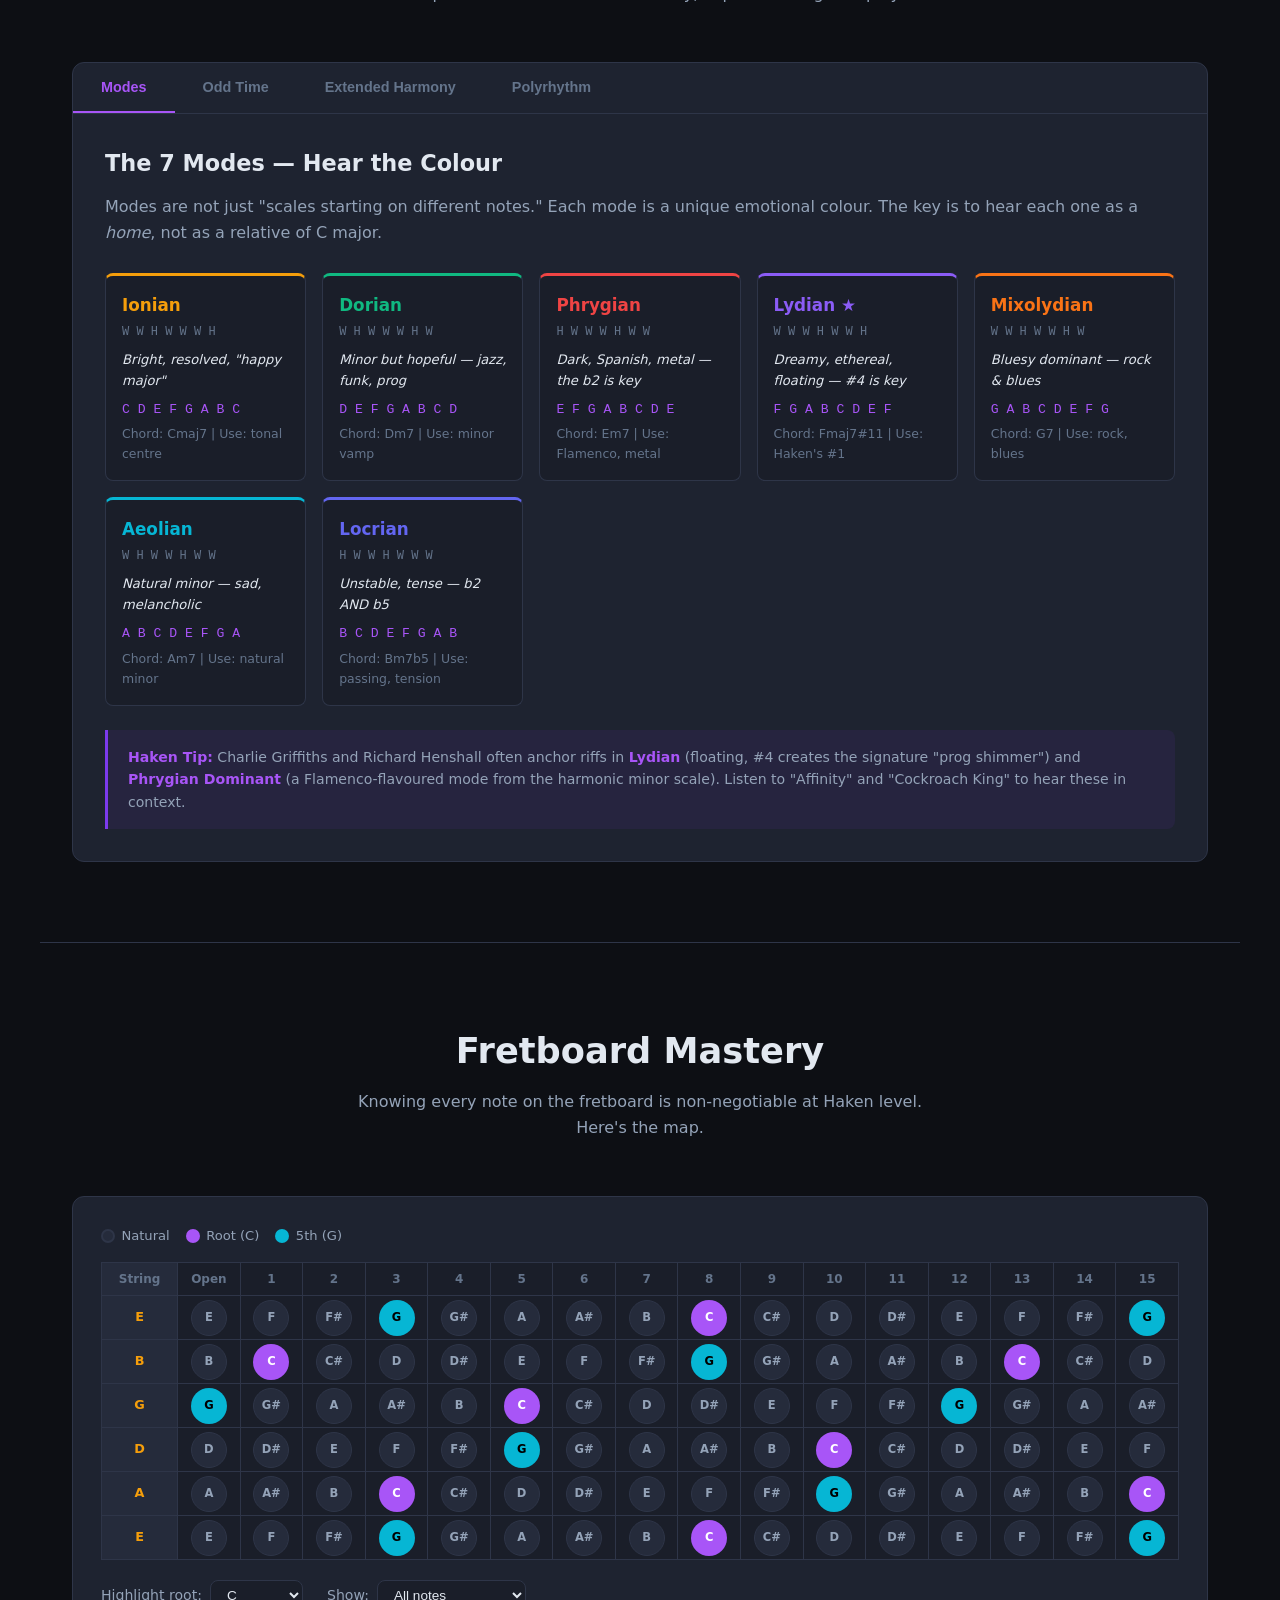
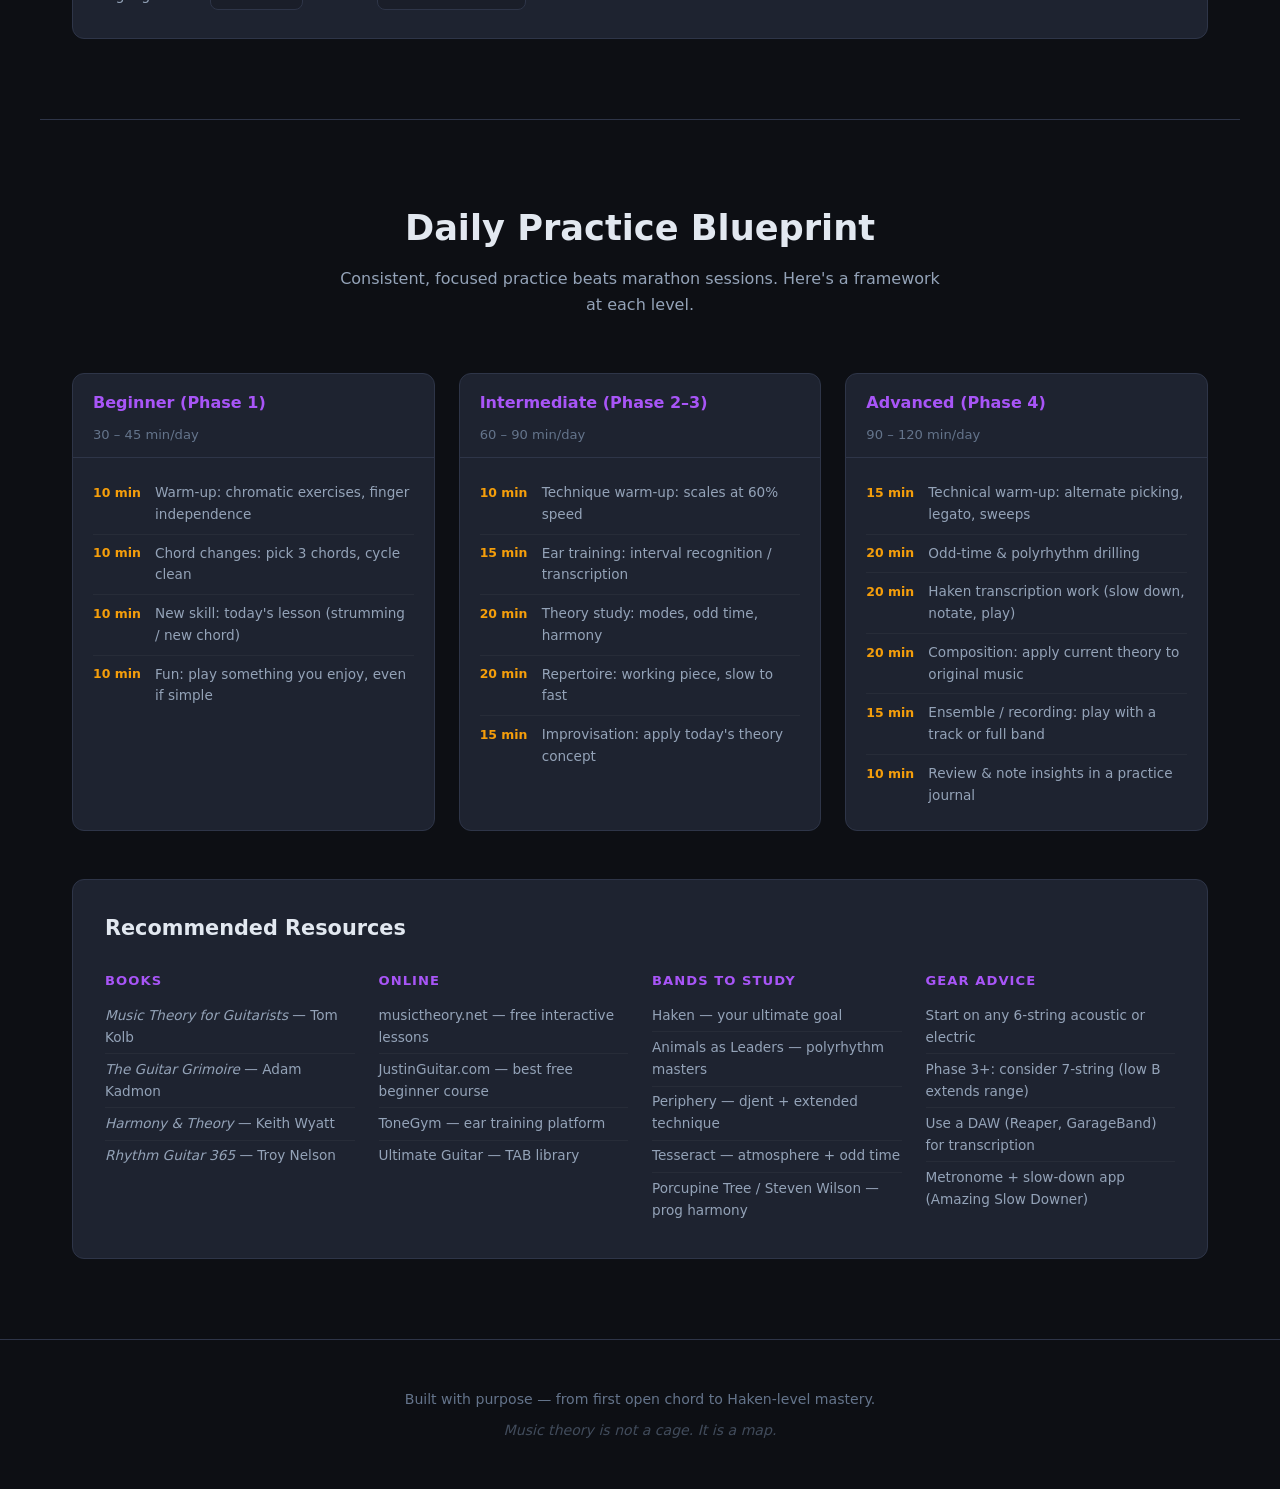
==== commit 68bf0ed6: "Add mobile-first Daily Trainer companion app Self-contained learn.html for studying away from the gu" ====
--- a/Guitar-Music-Theory-Roadmap/index.html
+++ b/Guitar-Music-Theory-Roadmap/index.html
@@ -22,6 +22,7 @@
         <a href="#theory">Theory</a>
         <a href="#fretboard">Fretboard</a>
         <a href="#practice">Practice</a>
+        <a href="learn.html" class="trainer-link">&#127911; Daily Trainer</a>
       </nav>
     </div>
   </header>
--- a/Guitar-Music-Theory-Roadmap/style.css
+++ b/Guitar-Music-Theory-Roadmap/style.css
@@ -61,6 +61,7 @@
 nav { display: flex; gap: 1.5rem; }
 nav a { color: var(--text2); font-size: .9rem; transition: color .2s; }
 nav a:hover { color: var(--accent2); text-decoration: none; }
+.trainer-link { background: rgba(168,85,247,.15); border: 1px solid rgba(168,85,247,.35); border-radius: 999px; padding: .2rem .8rem; color: var(--accent2) !important; }
 
 /* ── Hero ──────────────────────────────────────────────────── */
 .hero {
